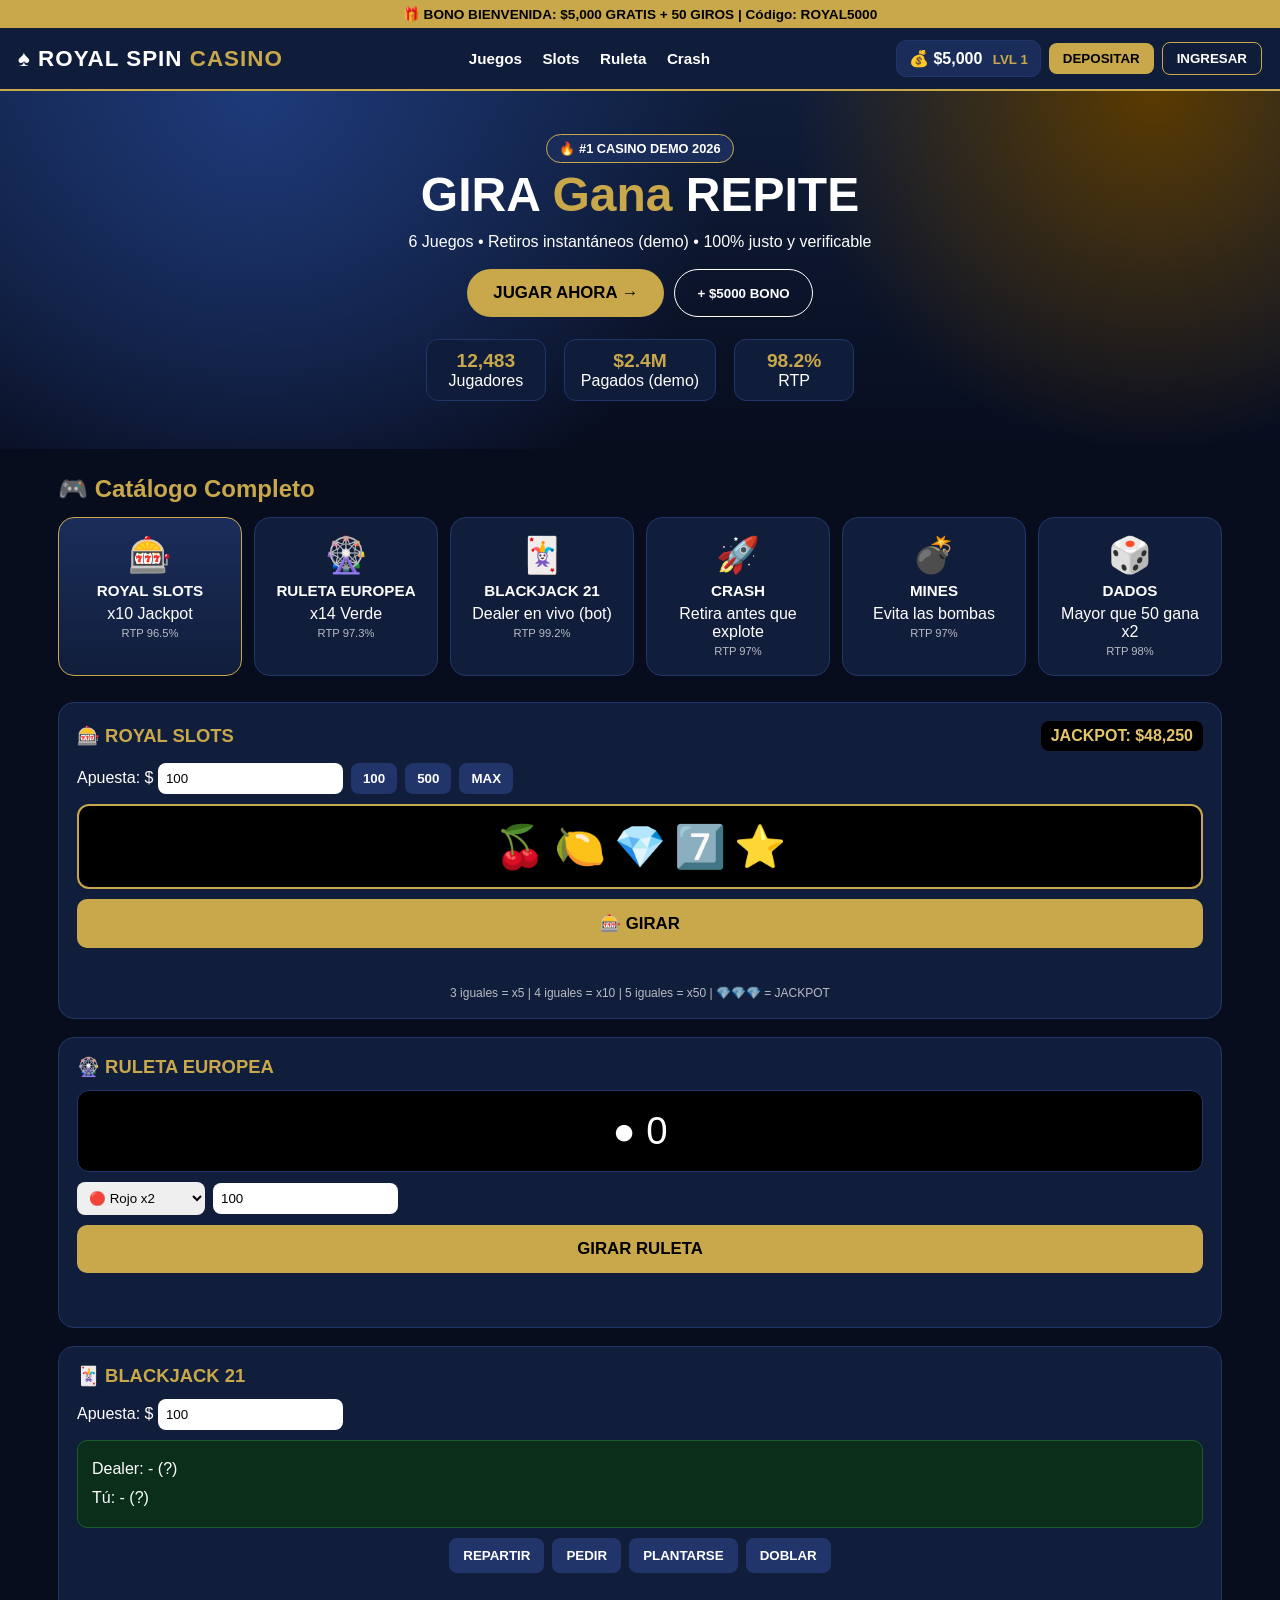
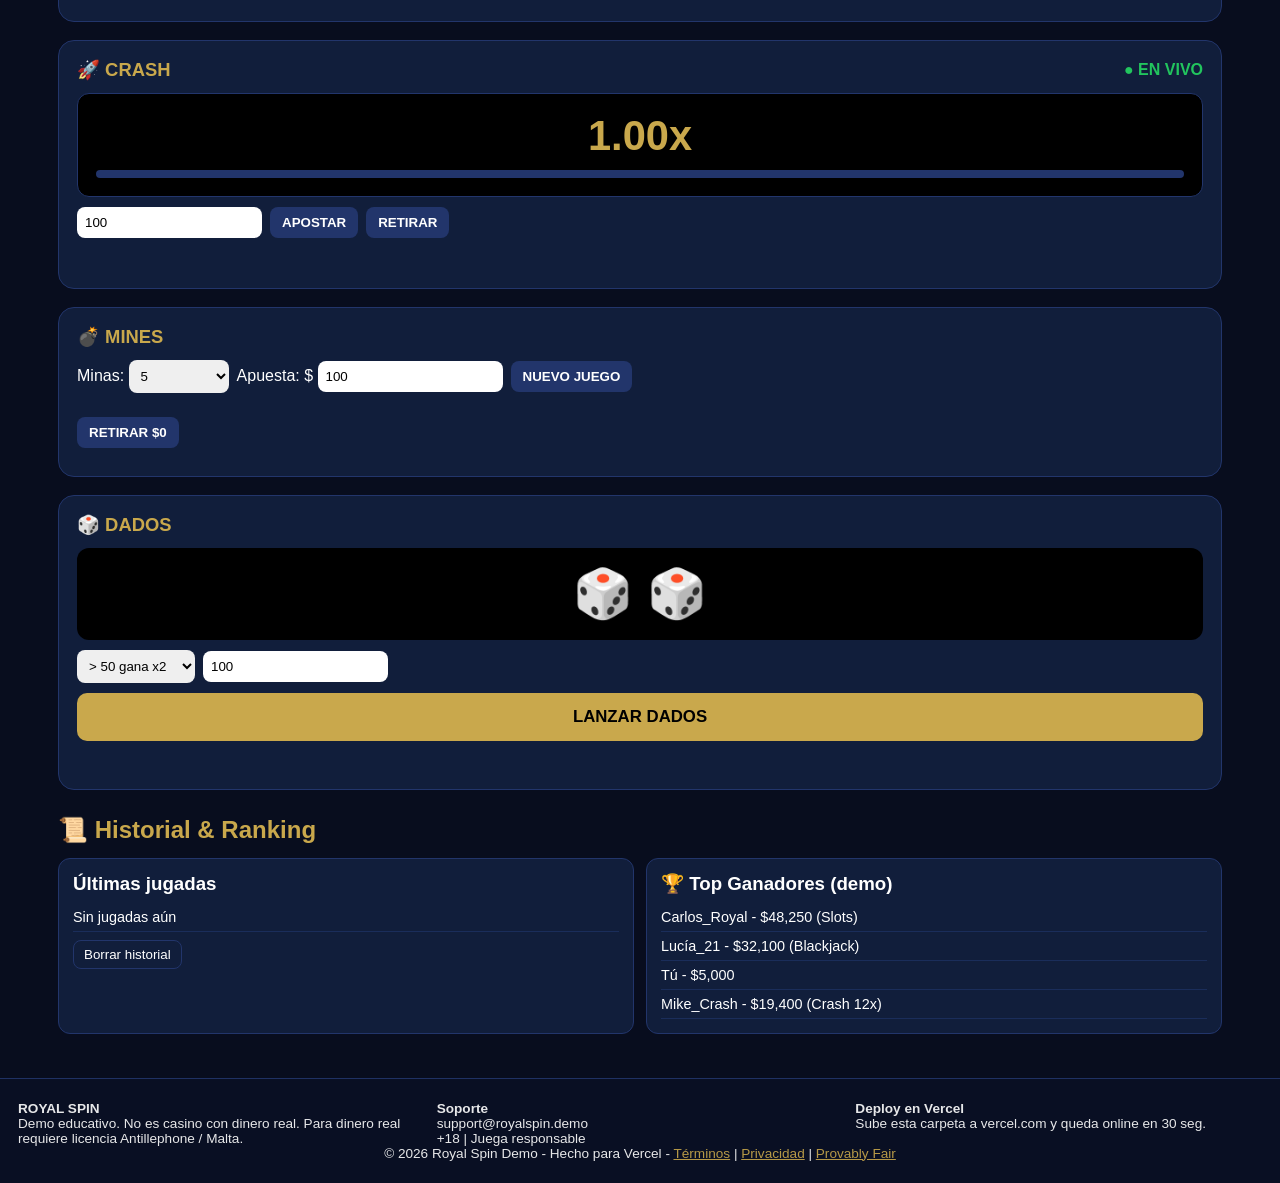
==== index.html @ 68d813d1 "feat: casino completo Royal Spin - 6 juegos listo para Vercel" ====
<!DOCTYPE html>
<html lang="es">
<head>
<meta charset="UTF-8">
<meta name="viewport" content="width=device-width, initial-scale=1.0">
<title>ROYAL SPIN Casino | Bono 5000$ Gratis</title>
<meta name="description" content="Casino online demo completo - Tragamonedas, Ruleta, Blackjack, Crash, Mines, Dados. Juega gratis.">
<link rel="stylesheet" href="style.css">
<link rel="icon" href="data:image/svg+xml,<svg xmlns=%22http://www.w3.org/2000/svg%22 viewBox=%220 0 100 100%22><text y=%22.9em%22 font-size=%2290%22>♠️</text></svg>">
</head>
<body>
<!-- TOP BAR -->
<div class="topbar">🎁 BONO BIENVENIDA: $5,000 GRATIS + 50 GIROS | Código: ROYAL5000</div>

<header>
  <div class="logo" onclick="location.reload()">♠️ ROYAL SPIN <span>CASINO</span></div>
  <nav>
    <a href="#juegos">Juegos</a>
    <a href="#slots">Slots</a>
    <a href="#ruleta">Ruleta</a>
    <a href="#crash">Crash</a>
  </nav>
  <div class="header-actions">
    <div class="saldo-box">💰 $<span id="saldo">5000</span> <small id="userLevel">LVL 1</small></div>
    <button class="btn-deposit" onclick="openDeposit()">DEPOSITAR</button>
    <button class="btn-login" id="btnUser" onclick="openAuth()">INGRESAR</button>
  </div>
</header>

<!-- HERO -->
<section class="hero">
  <div class="hero-content">
    <span class="badge">🔥 #1 CASINO DEMO 2026</span>
    <h1>GIRA <span>Gana</span> REPITE</h1>
    <p>6 Juegos • Retiros instantáneos (demo) • 100% justo y verificable</p>
    <div class="hero-btns">
      <button class="btn-cta" onclick="document.getElementById('juegos').scrollIntoView({behavior:'smooth'})">JUGAR AHORA →</button>
      <button class="btn-ghost" onclick="openDeposit()">+ $5000 BONO</button>
    </div>
    <div class="stats">
      <div><b id="statJugadores">12,483</b><span>Jugadores</span></div>
      <div><b>$2.4M</b><span>Pagados (demo)</span></div>
      <div><b>98.2%</b><span>RTP</span></div>
    </div>
  </div>
</section>

<!-- JUEGOS GRID -->
<section id="juegos" class="section">
  <h2 class="section-title">🎮 Catálogo Completo</h2>
  <div class="games-grid">
    <div class="game-card featured" onclick="scrollToGame('slots')">
      <div class="thumb">🎰</div><h3>ROYAL SLOTS</h3><p>x10 Jackpot</p><span class="rtp">RTP 96.5%</span>
    </div>
    <div class="game-card" onclick="scrollToGame('ruleta')">
      <div class="thumb">🎡</div><h3>RULETA EUROPEA</h3><p>x14 Verde</p><span class="rtp">RTP 97.3%</span>
    </div>
    <div class="game-card" onclick="scrollToGame('blackjack')">
      <div class="thumb">🃏</div><h3>BLACKJACK 21</h3><p>Dealer en vivo (bot)</p><span class="rtp">RTP 99.2%</span>
    </div>
    <div class="game-card" onclick="scrollToGame('crash')">
      <div class="thumb">🚀</div><h3>CRASH</h3><p>Retira antes que explote</p><span class="rtp">RTP 97%</span>
    </div>
    <div class="game-card" onclick="scrollToGame('mines')">
      <div class="thumb">💣</div><h3>MINES</h3><p>Evita las bombas</p><span class="rtp">RTP 97%</span>
    </div>
    <div class="game-card" onclick="scrollToGame('dados')">
      <div class="thumb">🎲</div><h3>DADOS</h3><p>Mayor que 50 gana x2</p><span class="rtp">RTP 98%</span>
    </div>
  </div>
</section>

<main class="games-detail">

  <!-- SLOTS -->
  <section id="slots" class="game-panel">
    <div class="panel-head"><h2>🎰 ROYAL SLOTS</h2><span class="jackpot">JACKPOT: $<span id="jackpot">48,250</span></span></div>
    <div class="control-row">
      <label>Apuesta: $ <input type="number" id="apuestaSlots" value="100" min="10" step="10"></label>
      <button onclick="setBet('apuestaSlots',100)">100</button><button onclick="setBet('apuestaSlots',500)">500</button><button onclick="setBet('apuestaSlots',1000)">MAX</button>
    </div>
    <div class="slots-display" id="slotsDisplay">
      <span id="s1">🍒</span><span id="s2">🍋</span><span id="s3">💎</span><span id="s4">7️⃣</span><span id="s5">⭐</span>
    </div>
    <button class="btn-jugar big" onclick="jugarSlots()">🎰 GIRAR</button>
    <p id="msgSlots" class="msg"></p>
    <div class="paytable">3 iguales = x5 | 4 iguales = x10 | 5 iguales = x50 | 💎💎💎 = JACKPOT</div>
  </section>

  <!-- RULETA -->
  <section id="ruleta" class="game-panel">
    <div class="panel-head"><h2>🎡 RULETA EUROPEA</h2></div>
    <div class="ruleta-wheel" id="ruletaWheel">● 0</div>
    <div class="control-row">
      <select id="apuestaRuleta">
        <option value="rojo">🔴 Rojo x2</option>
        <option value="negro">⚫ Negro x2</option>
        <option value="verde">🟢 Verde 0 x14</option>
        <option value="par">Par x2</option>
        <option value="impar">Impar x2</option>
      </select>
      <input type="number" id="apuestaRuletaValor" value="100" min="10" step="10">
    </div>
    <button class="btn-jugar big" onclick="jugarRuleta()">GIRAR RULETA</button>
    <p id="msgRuleta" class="msg"></p>
    <div class="historial" id="historialRuleta"></div>
  </section>

  <!-- BLACKJACK -->
  <section id="blackjack" class="game-panel">
    <div class="panel-head"><h2>🃏 BLACKJACK 21</h2></div>
    <div class="control-row"><label>Apuesta: $ <input type="number" id="apuestaBJ" value="100" min="10" step="10"></label></div>
    <div class="bj-mesa">
      <div>Dealer: <span id="dealerCartas">-</span> (<span id="dealerPuntos">?</span>)</div>
      <div>Tú: <span id="jugadorCartas">-</span> (<span id="jugadorPuntos">?</span>)</div>
    </div>
    <div class="bj-btns">
      <button class="btn-jugar" onclick="iniciarBJ()">REPARTIR</button>
      <button onclick="pedirCarta()">PEDIR</button>
      <button onclick="plantarse()">PLANTARSE</button>
      <button onclick="doblar()">DOBLAR</button>
    </div>
    <p id="msgBJ" class="msg"></p>
  </section>

  <!-- CRASH -->
  <section id="crash" class="game-panel">
    <div class="panel-head"><h2>🚀 CRASH</h2><span class="live">● EN VIVO</span></div>
    <div class="crash-display"><span id="crashMult">1.00x</span><div class="crash-graph" id="crashGraph"></div></div>
    <div class="control-row">
      <input type="number" id="apuestaCrash" value="100" min="10" step="10" placeholder="Apuesta">
      <button id="btnCrash" class="btn-jugar" onclick="toggleCrash()">APOSTAR</button>
      <button onclick="retirarCrash()" id="btnRetirarCrash" disabled>RETIRAR</button>
    </div>
    <p id="msgCrash" class="msg"></p>
  </section>

  <!-- MINES -->
  <section id="mines" class="game-panel">
    <div class="panel-head"><h2>💣 MINES</h2></div>
    <div class="control-row">
      <label>Minas: <select id="minasCount"><option value="3">3</option><option value="5" selected>5</option><option value="8">8</option></select></label>
      <label>Apuesta: $ <input type="number" id="apuestaMines" value="100" min="10" step="10"></label>
      <button onclick="iniciarMines()">NUEVO JUEGO</button>
    </div>
    <div class="mines-grid" id="minesGrid"></div>
    <div class="control-row"><button onclick="retirarMines()" id="btnRetirarMines">RETIRAR $0</button> <span id="msgMines" class="msg"></span></div>
  </section>

  <!-- DADOS -->
  <section id="dados" class="game-panel">
    <div class="panel-head"><h2>🎲 DADOS</h2></div>
    <div class="dados-display" id="dadosDisplay">🎲 🎲</div>
    <div class="control-row">
      <select id="dadosModo"><option value="mayor50">> 50 gana x2</option><option value="mayor70">> 70 gana x3</option><option value="exacto">Par exacto x5</option></select>
      <input type="number" id="apuestaDados" value="100" min="10" step="10">
    </div>
    <button class="btn-jugar big" onclick="jugarDados()">LANZAR DADOS</button>
    <p id="msgDados" class="msg"></p>
  </section>

</main>

<!-- HISTORIAL -->
<section class="section">
  <h2 class="section-title">📜 Historial & Ranking</h2>
  <div class="two-col">
    <div class="card-dark">
      <h3>Últimas jugadas</h3>
      <ul id="historialLista" class="lista"></ul>
      <button onclick="clearHistorial()" class="btn-small">Borrar historial</button>
    </div>
    <div class="card-dark">
      <h3>🏆 Top Ganadores (demo)</h3>
      <ol class="lista">
        <li>Carlos_Royal - $48,250 (Slots)</li>
        <li>Lucía_21 - $32,100 (Blackjack)</li>
        <li>Tú - $<span id="topTu">0</span></li>
        <li>Mike_Crash - $19,400 (Crash 12x)</li>
      </ol>
    </div>
  </div>
</section>

<footer>
  <div class="footer-grid">
    <div><b>ROYAL SPIN</b><br>Demo educativo. No es casino con dinero real. Para dinero real requiere licencia Antillephone / Malta.</div>
    <div><b>Soporte</b><br>support@royalspin.demo<br>+18 | Juega responsable</div>
    <div><b>Deploy en Vercel</b><br>Sube esta carpeta a vercel.com y queda online en 30 seg.</div>
  </div>
  <p>© 2026 Royal Spin Demo - Hecho para Vercel - <a href="#">Términos</a> | <a href="#">Privacidad</a> | <a href="#">Provably Fair</a></p>
</footer>

<!-- MODALES -->
<div id="modalAuth" class="modal hidden">
  <div class="modal-box">
    <h3 id="authTitle">Ingresar / Registrarse</h3>
    <input id="authUser" placeholder="Usuario">
    <input id="authPass" type="password" placeholder="Contraseña (demo)">
    <button class="btn-jugar big" onclick="doAuth()">ENTRAR</button>
    <p id="authMsg" class="msg"></p>
    <button class="btn-ghost" onclick="closeAuth()">Cerrar</button>
  </div>
</div>

<div id="modalDeposit" class="modal hidden">
  <div class="modal-box">
    <h3>💰 Depositar (DEMO)</h3>
    <p>Esto es simulado. No se cobra nada.</p>
    <div class="dep-grid">
      <button onclick="depositar(1000)">+ $1,000</button>
      <button onclick="depositar(5000)">+ $5,000</button>
      <button onclick="depositar(10000)">+ $10,000</button>
      <button onclick="depositar(50000)">+ $50,000 VIP</button>
    </div>
    <button class="btn-ghost" onclick="closeDeposit()">Cerrar</button>
  </div>
</div>

<script src="script.js"></script>
</body>
</html>
---- style.css ----
*{margin:0;padding:0;box-sizing:border-box;font-family:Inter,Segoe UI,Arial}
:root{--gold:#c9a84c;--gold2:#e6c56a;--bg:#080d1e;--card:#111e3b;--line:#22356b}
body{background:var(--bg);color:#fff;overflow-x:hidden}
a{color:var(--gold)}
.topbar{background:var(--gold);color:#000;text-align:center;padding:6px;font-weight:800;font-size:.85rem}
header{display:flex;justify-content:space-between;align-items:center;padding:12px 18px;background:#0f1d3a;position:sticky;top:0;z-index:20;border-bottom:2px solid var(--gold);flex-wrap:wrap;gap:10px}
.logo{font-weight:900;font-size:1.4rem;cursor:pointer;letter-spacing:1px}
.logo span{color:var(--gold)}
nav a{color:#fff;text-decoration:none;margin:0 8px;font-weight:700;font-size:.95rem}
nav a:hover{color:var(--gold)}
.header-actions{display:flex;gap:8px;align-items:center}
.saldo-box{background:#1a2d5a;padding:8px 12px;border-radius:10px;font-weight:800;border:1px solid var(--line)}
.saldo-box small{color:var(--gold);margin-left:6px}
.btn-deposit{background:var(--gold);color:#000;border:none;padding:8px 14px;border-radius:8px;font-weight:900;cursor:pointer}
.btn-login{background:transparent;color:#fff;border:1px solid var(--gold);padding:8px 14px;border-radius:8px;font-weight:800;cursor:pointer}
.hero{background:radial-gradient(800px circle at 20% 0%, #1e3a7a 0%, transparent 60%), radial-gradient(600px circle at 90% 0%, #5a3a00 0%, transparent 60%), linear-gradient(180deg,#0f1d3a,#080d1e);text-align:center;padding:48px 18px}
.badge{background:#1a2d5a;border:1px solid var(--gold);padding:6px 12px;border-radius:20px;font-size:.8rem;font-weight:800}
.hero h1{font-size:3rem;margin:14px 0;line-height:1}
.hero h1 span{color:var(--gold)}
.hero-btns{display:flex;gap:10px;justify-content:center;margin-top:18px;flex-wrap:wrap}
.btn-cta{background:var(--gold);color:#000;border:none;padding:14px 26px;border-radius:30px;font-weight:900;font-size:1.05rem;cursor:pointer}
.btn-ghost{background:transparent;color:#fff;border:1px solid #fff;padding:14px 22px;border-radius:30px;font-weight:800;cursor:pointer}
.stats{display:flex;gap:18px;justify-content:center;margin-top:22px;flex-wrap:wrap}
.stats div{background:#0f1d3a;border:1px solid var(--line);padding:10px 16px;border-radius:12px;min-width:120px}
.stats b{display:block;font-size:1.2rem;color:var(--gold)}
.section{max-width:1200px;margin:0 auto;padding:26px 18px}
.section-title{color:var(--gold);margin-bottom:14px;font-size:1.5rem}
.games-grid{display:grid;grid-template-columns:repeat(auto-fit,minmax(170px,1fr));gap:12px}
.game-card{background:var(--card);border:1px solid var(--line);border-radius:16px;padding:16px;text-align:center;cursor:pointer;transition:.15s}
.game-card:hover{transform:translateY(-3px);border-color:var(--gold)}
.game-card.featured{border-color:var(--gold);background:linear-gradient(180deg,#1a2d5a,#111e3b)}
.game-card .thumb{font-size:2.2rem}
.game-card h3{font-size:.95rem;margin:6px 0}
.rtp{font-size:.7rem;opacity:.7}
.games-detail{max-width:1200px;margin:0 auto;padding:0 18px;display:grid;gap:18px}
.game-panel{background:var(--card);border:1px solid var(--line);border-radius:16px;padding:18px}
.panel-head{display:flex;justify-content:space-between;align-items:center;flex-wrap:wrap;gap:8px;margin-bottom:12px}
.panel-head h2{color:var(--gold);font-size:1.15rem}
.jackpot{color:var(--gold2);font-weight:900;background:#000;padding:6px 10px;border-radius:8px}
.live{color:#22c55e;font-weight:800}
.control-row{display:flex;gap:8px;align-items:center;flex-wrap:wrap;margin:10px 0}
.control-row input,.control-row select{padding:8px;border-radius:8px;border:none;min-width:100px}
.control-row button{padding:8px 12px;border-radius:8px;border:none;background:#22356b;color:#fff;font-weight:700;cursor:pointer}
.slots-display{font-size:2.6rem;display:flex;justify-content:center;gap:8px;background:#000;padding:16px;border-radius:12px;border:2px solid var(--gold);margin:10px 0}
.ruleta-wheel{font-size:2.4rem;text-align:center;background:#000;padding:18px;border-radius:12px;border:1px solid var(--line);transition:transform .8s}
.bj-mesa{background:#0a2e1a;border:1px solid #1a5a2e;padding:14px;border-radius:10px;line-height:1.8;margin:10px 0}
.bj-btns{display:flex;gap:8px;flex-wrap:wrap;justify-content:center}
.bj-btns button{padding:10px 14px;border-radius:8px;border:none;font-weight:800;cursor:pointer;background:#22356b;color:#fff}
.btn-jugar{background:var(--gold);color:#000;border:none;padding:10px 16px;border-radius:10px;font-weight:900;cursor:pointer}
.btn-jugar.big{width:100%;padding:14px;font-size:1.05rem}
.btn-jugar:disabled{opacity:.5}
.crash-display{text-align:center;background:#000;padding:18px;border-radius:12px;border:1px solid var(--line)}
#crashMult{font-size:2.6rem;font-weight:900;color:var(--gold)}
.crash-graph{height:8px;background:#22356b;border-radius:10px;margin-top:10px;overflow:hidden}
.mines-grid{display:grid;grid-template-columns:repeat(5,1fr);gap:8px;max-width:360px;margin:12px auto}
.mines-grid button{aspect-ratio:1;background:#1a2d5a;border:1px solid var(--line);border-radius:10px;font-size:1.4rem;cursor:pointer}
.mines-grid button.revealed{background:#000}
.mines-grid button.bomb{background:#7a1a1a}
.dados-display{font-size:3rem;text-align:center;background:#000;padding:18px;border-radius:12px}
.paytable{font-size:.75rem;opacity:.7;text-align:center;margin-top:8px}
.msg{min-height:22px;font-weight:800;text-align:center;margin-top:8px}
.historial{font-size:.8rem;opacity:.8;text-align:center;margin-top:6px}
.two-col{display:grid;grid-template-columns:repeat(auto-fit,minmax(280px,1fr));gap:12px}
.card-dark{background:var(--card);border:1px solid var(--line);border-radius:12px;padding:14px}
.lista{list-style:none;margin-top:8px;max-height:220px;overflow:auto}
.lista li{padding:6px 0;border-bottom:1px solid #1a2d5a;font-size:.9rem}
.btn-small{margin-top:8px;padding:6px 10px;border-radius:8px;border:1px solid var(--line);background:transparent;color:#fff;cursor:pointer}
.footer-grid{display:grid;grid-template-columns:repeat(auto-fit,minmax(200px,1fr));gap:12px;text-align:left}
footer{text-align:center;padding:22px 18px;background:#0a1024;border-top:1px solid var(--line);opacity:.9;font-size:.85rem;margin-top:18px}
.modal{position:fixed;inset:0;background:rgba(0,0,0,.7);display:flex;align-items:center;justify-content:center;z-index:50;padding:18px}
.modal.hidden{display:none}
.modal-box{background:#111e3b;border:1px solid var(--gold);border-radius:16px;padding:18px;min-width:300px;max-width:420px;width:100%;text-align:center}
.modal-box input{width:100%;padding:10px;border-radius:8px;border:none;margin:8px 0}
.dep-grid{display:grid;grid-template-columns:1fr 1fr;gap:8px;margin:12px 0}
.dep-grid button{padding:12px;border-radius:10px;border:none;background:var(--gold);font-weight:900;cursor:pointer}
@media(max-width:600px){.hero h1{font-size:2.2rem}.slots-display{font-size:1.8rem}}
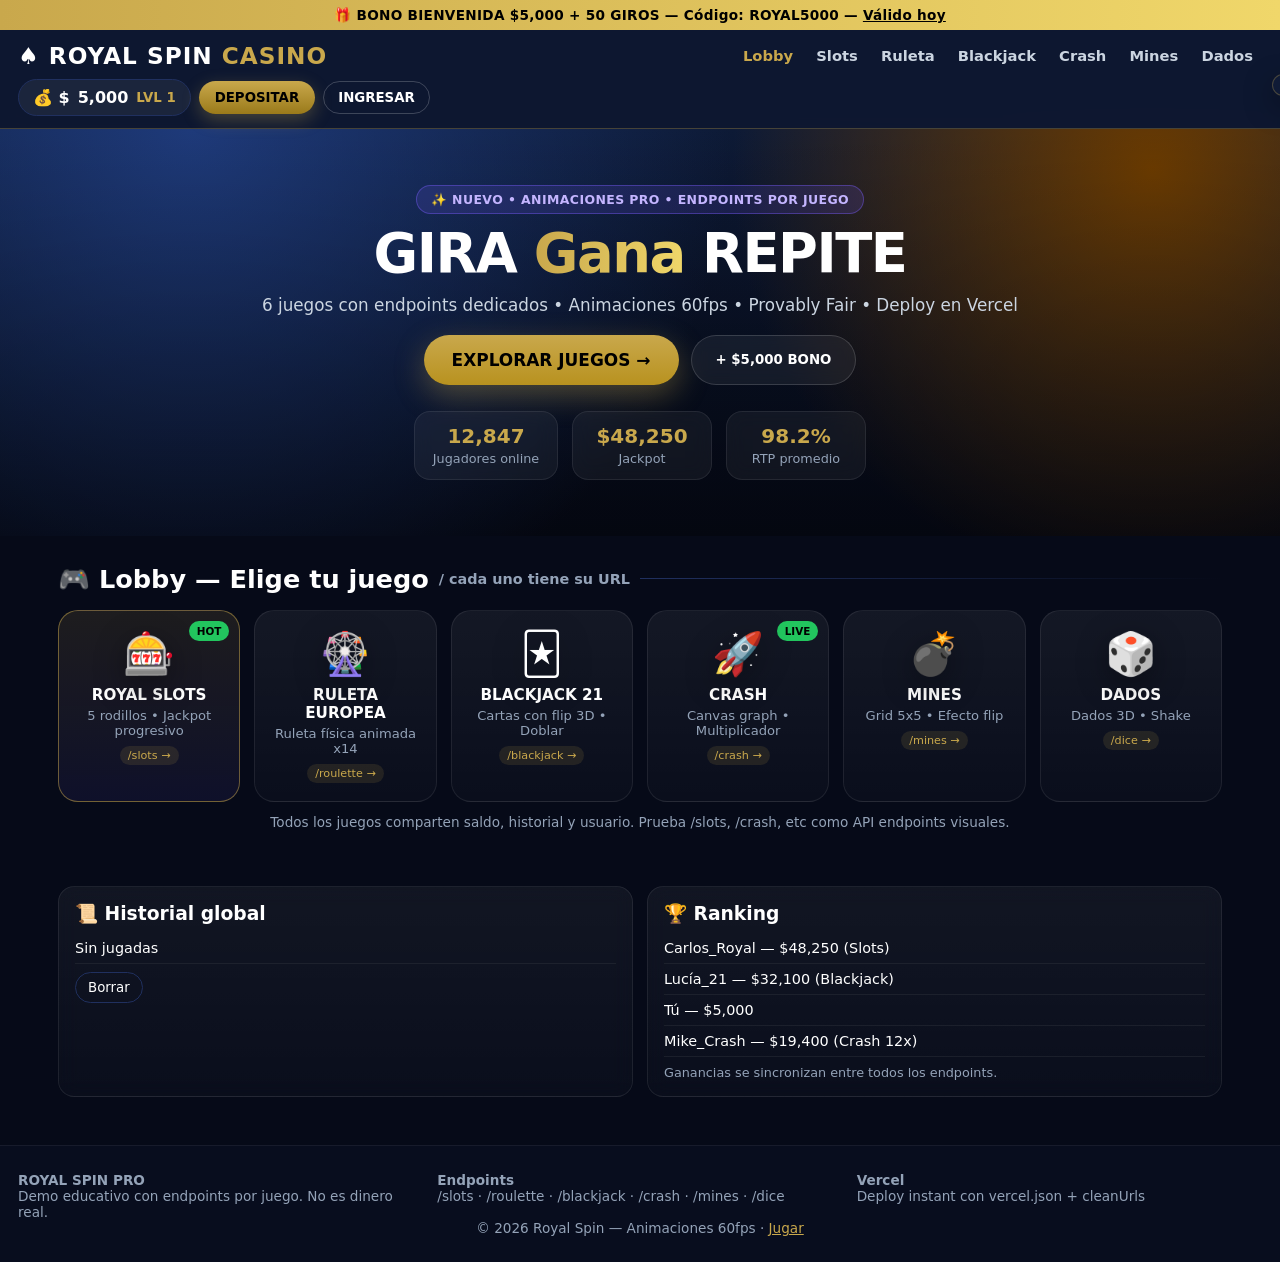
==== commit 7245a7b4: "feat: PRO v2 - endpoints por juego + animaciones 60fps - 6 endpoints dedicados: /slots, /roulette, /" ====
--- a/index.html
+++ b/index.html
@@ -3,220 +3,106 @@
 <head>
 <meta charset="UTF-8">
 <meta name="viewport" content="width=device-width, initial-scale=1.0">
-<title>ROYAL SPIN Casino | Bono 5000$ Gratis</title>
-<meta name="description" content="Casino online demo completo - Tragamonedas, Ruleta, Blackjack, Crash, Mines, Dados. Juega gratis.">
+<title>ROYAL SPIN Casino | Bono $5,000</title>
+<meta name="description" content="Casino PRO con 6 juegos, animaciones y endpoints por juego. Vercel ready.">
 <link rel="stylesheet" href="style.css">
 <link rel="icon" href="data:image/svg+xml,<svg xmlns=%22http://www.w3.org/2000/svg%22 viewBox=%220 0 100 100%22><text y=%22.9em%22 font-size=%2290%22>♠️</text></svg>">
 </head>
 <body>
-<!-- TOP BAR -->
-<div class="topbar">🎁 BONO BIENVENIDA: $5,000 GRATIS + 50 GIROS | Código: ROYAL5000</div>
-
+<div class="topbar">🎁 BONO BIENVENIDA $5,000 + 50 GIROS — Código: ROYAL5000 — <span style="text-decoration:underline">Válido hoy</span></div>
 <header>
-  <div class="logo" onclick="location.reload()">♠️ ROYAL SPIN <span>CASINO</span></div>
+  <div class="logo" onclick="location.href='/'">♠️ ROYAL SPIN <span>CASINO</span></div>
   <nav>
-    <a href="#juegos">Juegos</a>
-    <a href="#slots">Slots</a>
-    <a href="#ruleta">Ruleta</a>
-    <a href="#crash">Crash</a>
+    <a href="/" class="active">Lobby</a>
+    <a href="/slots">Slots</a>
+    <a href="/roulette">Ruleta</a>
+    <a href="/blackjack">Blackjack</a>
+    <a href="/crash">Crash</a>
+    <a href="/mines">Mines</a>
+    <a href="/dice">Dados</a>
   </nav>
   <div class="header-actions">
-    <div class="saldo-box">💰 $<span id="saldo">5000</span> <small id="userLevel">LVL 1</small></div>
+    <div class="saldo-box">💰 $<span id="saldo">0</span> <small id="userLevel">LVL 1</small></div>
     <button class="btn-deposit" onclick="openDeposit()">DEPOSITAR</button>
     <button class="btn-login" id="btnUser" onclick="openAuth()">INGRESAR</button>
   </div>
 </header>
 
-<!-- HERO -->
 <section class="hero">
   <div class="hero-content">
-    <span class="badge">🔥 #1 CASINO DEMO 2026</span>
+    <span class="badge">✨ NUEVO • ANIMACIONES PRO • ENDPOINTS POR JUEGO</span>
     <h1>GIRA <span>Gana</span> REPITE</h1>
-    <p>6 Juegos • Retiros instantáneos (demo) • 100% justo y verificable</p>
+    <p>6 juegos con endpoints dedicados • Animaciones 60fps • Provably Fair • Deploy en Vercel</p>
     <div class="hero-btns">
-      <button class="btn-cta" onclick="document.getElementById('juegos').scrollIntoView({behavior:'smooth'})">JUGAR AHORA →</button>
-      <button class="btn-ghost" onclick="openDeposit()">+ $5000 BONO</button>
+      <button class="btn-cta" onclick="document.getElementById('lobby').scrollIntoView({behavior:'smooth'})">EXPLORAR JUEGOS →</button>
+      <button class="btn-ghost" onclick="openDeposit()">+ $5,000 BONO</button>
     </div>
     <div class="stats">
-      <div><b id="statJugadores">12,483</b><span>Jugadores</span></div>
-      <div><b>$2.4M</b><span>Pagados (demo)</span></div>
-      <div><b>98.2%</b><span>RTP</span></div>
+      <div><b id="statJugadores">12,847</b><span>Jugadores online</span></div>
+      <div><b id="statJackpot">$48,250</b><span>Jackpot</span></div>
+      <div><b>98.2%</b><span>RTP promedio</span></div>
     </div>
   </div>
 </section>
 
-<!-- JUEGOS GRID -->
-<section id="juegos" class="section">
-  <h2 class="section-title">🎮 Catálogo Completo</h2>
+<section id="lobby" class="section">
+  <h2 class="section-title">🎮 Lobby — Elige tu juego <span style="font-weight:600;color:#94a3b8;font-size:.9rem">/ cada uno tiene su URL</span></h2>
   <div class="games-grid">
-    <div class="game-card featured" onclick="scrollToGame('slots')">
-      <div class="thumb">🎰</div><h3>ROYAL SLOTS</h3><p>x10 Jackpot</p><span class="rtp">RTP 96.5%</span>
-    </div>
-    <div class="game-card" onclick="scrollToGame('ruleta')">
-      <div class="thumb">🎡</div><h3>RULETA EUROPEA</h3><p>x14 Verde</p><span class="rtp">RTP 97.3%</span>
-    </div>
-    <div class="game-card" onclick="scrollToGame('blackjack')">
-      <div class="thumb">🃏</div><h3>BLACKJACK 21</h3><p>Dealer en vivo (bot)</p><span class="rtp">RTP 99.2%</span>
-    </div>
-    <div class="game-card" onclick="scrollToGame('crash')">
-      <div class="thumb">🚀</div><h3>CRASH</h3><p>Retira antes que explote</p><span class="rtp">RTP 97%</span>
-    </div>
-    <div class="game-card" onclick="scrollToGame('mines')">
-      <div class="thumb">💣</div><h3>MINES</h3><p>Evita las bombas</p><span class="rtp">RTP 97%</span>
-    </div>
-    <div class="game-card" onclick="scrollToGame('dados')">
-      <div class="thumb">🎲</div><h3>DADOS</h3><p>Mayor que 50 gana x2</p><span class="rtp">RTP 98%</span>
-    </div>
+    <a href="/slots" class="game-card featured" style="text-decoration:none;color:inherit">
+      <span class="badge-live">HOT</span><div class="thumb">🎰</div><h3>ROYAL SLOTS</h3><p>5 rodillos • Jackpot progresivo</p><span class="rtp">/slots →</span>
+    </a>
+    <a href="/roulette" class="game-card" style="text-decoration:none;color:inherit">
+      <div class="thumb">🎡</div><h3>RULETA EUROPEA</h3><p>Ruleta física animada x14</p><span class="rtp">/roulette →</span>
+    </a>
+    <a href="/blackjack" class="game-card" style="text-decoration:none;color:inherit">
+      <div class="thumb">🃏</div><h3>BLACKJACK 21</h3><p>Cartas con flip 3D • Doblar</p><span class="rtp">/blackjack →</span>
+    </a>
+    <a href="/crash" class="game-card" style="text-decoration:none;color:inherit">
+      <span class="badge-live">LIVE</span><div class="thumb">🚀</div><h3>CRASH</h3><p>Canvas graph • Multiplicador</p><span class="rtp">/crash →</span>
+    </a>
+    <a href="/mines" class="game-card" style="text-decoration:none;color:inherit">
+      <div class="thumb">💣</div><h3>MINES</h3><p>Grid 5x5 • Efecto flip</p><span class="rtp">/mines →</span>
+    </a>
+    <a href="/dice" class="game-card" style="text-decoration:none;color:inherit">
+      <div class="thumb">🎲</div><h3>DADOS</h3><p>Dados 3D • Shake</p><span class="rtp">/dice →</span>
+    </a>
   </div>
+  <p style="text-align:center;color:#94a3b8;margin-top:12px;font-size:.85rem">Todos los juegos comparten saldo, historial y usuario. Prueba <code>/slots</code>, <code>/crash</code>, etc como API endpoints visuales.</p>
 </section>
 
-<main class="games-detail">
-
-  <!-- SLOTS -->
-  <section id="slots" class="game-panel">
-    <div class="panel-head"><h2>🎰 ROYAL SLOTS</h2><span class="jackpot">JACKPOT: $<span id="jackpot">48,250</span></span></div>
-    <div class="control-row">
-      <label>Apuesta: $ <input type="number" id="apuestaSlots" value="100" min="10" step="10"></label>
-      <button onclick="setBet('apuestaSlots',100)">100</button><button onclick="setBet('apuestaSlots',500)">500</button><button onclick="setBet('apuestaSlots',1000)">MAX</button>
-    </div>
-    <div class="slots-display" id="slotsDisplay">
-      <span id="s1">🍒</span><span id="s2">🍋</span><span id="s3">💎</span><span id="s4">7️⃣</span><span id="s5">⭐</span>
-    </div>
-    <button class="btn-jugar big" onclick="jugarSlots()">🎰 GIRAR</button>
-    <p id="msgSlots" class="msg"></p>
-    <div class="paytable">3 iguales = x5 | 4 iguales = x10 | 5 iguales = x50 | 💎💎💎 = JACKPOT</div>
-  </section>
-
-  <!-- RULETA -->
-  <section id="ruleta" class="game-panel">
-    <div class="panel-head"><h2>🎡 RULETA EUROPEA</h2></div>
-    <div class="ruleta-wheel" id="ruletaWheel">● 0</div>
-    <div class="control-row">
-      <select id="apuestaRuleta">
-        <option value="rojo">🔴 Rojo x2</option>
-        <option value="negro">⚫ Negro x2</option>
-        <option value="verde">🟢 Verde 0 x14</option>
-        <option value="par">Par x2</option>
-        <option value="impar">Impar x2</option>
-      </select>
-      <input type="number" id="apuestaRuletaValor" value="100" min="10" step="10">
-    </div>
-    <button class="btn-jugar big" onclick="jugarRuleta()">GIRAR RULETA</button>
-    <p id="msgRuleta" class="msg"></p>
-    <div class="historial" id="historialRuleta"></div>
-  </section>
-
-  <!-- BLACKJACK -->
-  <section id="blackjack" class="game-panel">
-    <div class="panel-head"><h2>🃏 BLACKJACK 21</h2></div>
-    <div class="control-row"><label>Apuesta: $ <input type="number" id="apuestaBJ" value="100" min="10" step="10"></label></div>
-    <div class="bj-mesa">
-      <div>Dealer: <span id="dealerCartas">-</span> (<span id="dealerPuntos">?</span>)</div>
-      <div>Tú: <span id="jugadorCartas">-</span> (<span id="jugadorPuntos">?</span>)</div>
-    </div>
-    <div class="bj-btns">
-      <button class="btn-jugar" onclick="iniciarBJ()">REPARTIR</button>
-      <button onclick="pedirCarta()">PEDIR</button>
-      <button onclick="plantarse()">PLANTARSE</button>
-      <button onclick="doblar()">DOBLAR</button>
-    </div>
-    <p id="msgBJ" class="msg"></p>
-  </section>
-
-  <!-- CRASH -->
-  <section id="crash" class="game-panel">
-    <div class="panel-head"><h2>🚀 CRASH</h2><span class="live">● EN VIVO</span></div>
-    <div class="crash-display"><span id="crashMult">1.00x</span><div class="crash-graph" id="crashGraph"></div></div>
-    <div class="control-row">
-      <input type="number" id="apuestaCrash" value="100" min="10" step="10" placeholder="Apuesta">
-      <button id="btnCrash" class="btn-jugar" onclick="toggleCrash()">APOSTAR</button>
-      <button onclick="retirarCrash()" id="btnRetirarCrash" disabled>RETIRAR</button>
-    </div>
-    <p id="msgCrash" class="msg"></p>
-  </section>
-
-  <!-- MINES -->
-  <section id="mines" class="game-panel">
-    <div class="panel-head"><h2>💣 MINES</h2></div>
-    <div class="control-row">
-      <label>Minas: <select id="minasCount"><option value="3">3</option><option value="5" selected>5</option><option value="8">8</option></select></label>
-      <label>Apuesta: $ <input type="number" id="apuestaMines" value="100" min="10" step="10"></label>
-      <button onclick="iniciarMines()">NUEVO JUEGO</button>
-    </div>
-    <div class="mines-grid" id="minesGrid"></div>
-    <div class="control-row"><button onclick="retirarMines()" id="btnRetirarMines">RETIRAR $0</button> <span id="msgMines" class="msg"></span></div>
-  </section>
-
-  <!-- DADOS -->
-  <section id="dados" class="game-panel">
-    <div class="panel-head"><h2>🎲 DADOS</h2></div>
-    <div class="dados-display" id="dadosDisplay">🎲 🎲</div>
-    <div class="control-row">
-      <select id="dadosModo"><option value="mayor50">> 50 gana x2</option><option value="mayor70">> 70 gana x3</option><option value="exacto">Par exacto x5</option></select>
-      <input type="number" id="apuestaDados" value="100" min="10" step="10">
-    </div>
-    <button class="btn-jugar big" onclick="jugarDados()">LANZAR DADOS</button>
-    <p id="msgDados" class="msg"></p>
-  </section>
-
-</main>
-
-<!-- HISTORIAL -->
 <section class="section">
-  <h2 class="section-title">📜 Historial & Ranking</h2>
   <div class="two-col">
     <div class="card-dark">
-      <h3>Últimas jugadas</h3>
+      <h3>📜 Historial global</h3>
       <ul id="historialLista" class="lista"></ul>
-      <button onclick="clearHistorial()" class="btn-small">Borrar historial</button>
+      <button onclick="clearHistorial()" class="btn-small">Borrar</button>
     </div>
     <div class="card-dark">
-      <h3>🏆 Top Ganadores (demo)</h3>
+      <h3>🏆 Ranking</h3>
       <ol class="lista">
-        <li>Carlos_Royal - $48,250 (Slots)</li>
-        <li>Lucía_21 - $32,100 (Blackjack)</li>
-        <li>Tú - $<span id="topTu">0</span></li>
-        <li>Mike_Crash - $19,400 (Crash 12x)</li>
+        <li>Carlos_Royal — $48,250 (Slots)</li>
+        <li>Lucía_21 — $32,100 (Blackjack)</li>
+        <li>Tú — $<span id="topTu">0</span></li>
+        <li>Mike_Crash — $19,400 (Crash 12x)</li>
       </ol>
+      <p style="font-size:.8rem;color:#94a3b8;margin-top:8px">Ganancias se sincronizan entre todos los endpoints.</p>
     </div>
   </div>
 </section>
 
 <footer>
   <div class="footer-grid">
-    <div><b>ROYAL SPIN</b><br>Demo educativo. No es casino con dinero real. Para dinero real requiere licencia Antillephone / Malta.</div>
-    <div><b>Soporte</b><br>support@royalspin.demo<br>+18 | Juega responsable</div>
-    <div><b>Deploy en Vercel</b><br>Sube esta carpeta a vercel.com y queda online en 30 seg.</div>
+    <div><b>ROYAL SPIN PRO</b><br>Demo educativo con endpoints por juego. No es dinero real.</div>
+    <div><b>Endpoints</b><br>/slots · /roulette · /blackjack · /crash · /mines · /dice</div>
+    <div><b>Vercel</b><br>Deploy instant con vercel.json + cleanUrls</div>
   </div>
-  <p>© 2026 Royal Spin Demo - Hecho para Vercel - <a href="#">Términos</a> | <a href="#">Privacidad</a> | <a href="#">Provably Fair</a></p>
+  <p>© 2026 Royal Spin — Animaciones 60fps · <a href="/slots">Jugar</a></p>
 </footer>
 
-<!-- MODALES -->
-<div id="modalAuth" class="modal hidden">
-  <div class="modal-box">
-    <h3 id="authTitle">Ingresar / Registrarse</h3>
-    <input id="authUser" placeholder="Usuario">
-    <input id="authPass" type="password" placeholder="Contraseña (demo)">
-    <button class="btn-jugar big" onclick="doAuth()">ENTRAR</button>
-    <p id="authMsg" class="msg"></p>
-    <button class="btn-ghost" onclick="closeAuth()">Cerrar</button>
-  </div>
-</div>
-
-<div id="modalDeposit" class="modal hidden">
-  <div class="modal-box">
-    <h3>💰 Depositar (DEMO)</h3>
-    <p>Esto es simulado. No se cobra nada.</p>
-    <div class="dep-grid">
-      <button onclick="depositar(1000)">+ $1,000</button>
-      <button onclick="depositar(5000)">+ $5,000</button>
-      <button onclick="depositar(10000)">+ $10,000</button>
-      <button onclick="depositar(50000)">+ $50,000 VIP</button>
-    </div>
-    <button class="btn-ghost" onclick="closeDeposit()">Cerrar</button>
-  </div>
-</div>
-
-<script src="script.js"></script>
+<div id="modalAuth" class="modal hidden"><div class="modal-box"><h3>Ingresar / Registrarse</h3><input id="authUser" placeholder="Usuario"><input id="authPass" type="password" placeholder="Contraseña (demo)"><button class="btn-jugar big" onclick="doAuth()">ENTRAR</button><p id="authMsg" class="msg"></p><button class="btn-ghost" onclick="closeAuth()">Cerrar</button></div></div>
+<div id="modalDeposit" class="modal hidden"><div class="modal-box"><h3>💰 Depositar (DEMO)</h3><p>Simulado, no se cobra.</p><div class="dep-grid"><button onclick="depositar(1000)">+ $1,000</button><button onclick="depositar(5000)">+ $5,000</button><button onclick="depositar(10000)">+ $10,000</button><button onclick="depositar(50000)">+ $50,000 VIP</button></div><button class="btn-ghost" onclick="closeDeposit()">Cerrar</button></div></div>
+<div id="toast" class="toast"></div>
+<script src="shared.js"></script>
+<script>updateSaldo();</script>
 </body>
 </html>
--- a/style.css
+++ b/style.css
@@ -1,76 +1,112 @@
-*{margin:0;padding:0;box-sizing:border-box;font-family:Inter,Segoe UI,Arial}
-:root{--gold:#c9a84c;--gold2:#e6c56a;--bg:#080d1e;--card:#111e3b;--line:#22356b}
+*{margin:0;padding:0;box-sizing:border-box;font-family:Inter,Segoe UI,system-ui}
+:root{--gold:#c9a84c;--gold2:#f0d76a;--bg:#060a18;--card:#101b36;--line:#20305f;--accent:#7c5cff}
 body{background:var(--bg);color:#fff;overflow-x:hidden}
 a{color:var(--gold)}
-.topbar{background:var(--gold);color:#000;text-align:center;padding:6px;font-weight:800;font-size:.85rem}
-header{display:flex;justify-content:space-between;align-items:center;padding:12px 18px;background:#0f1d3a;position:sticky;top:0;z-index:20;border-bottom:2px solid var(--gold);flex-wrap:wrap;gap:10px}
-.logo{font-weight:900;font-size:1.4rem;cursor:pointer;letter-spacing:1px}
+/* TOPBAR + HEADER */
+.topbar{background:linear-gradient(90deg,var(--gold),var(--gold2));color:#000;text-align:center;padding:7px;font-weight:900;font-size:.85rem;letter-spacing:.3px}
+header{display:flex;justify-content:space-between;align-items:center;padding:12px 18px;background:rgba(16,27,54,.85);backdrop-filter:blur(12px);position:sticky;top:0;z-index:30;border-bottom:1px solid rgba(201,168,76,.3);flex-wrap:wrap;gap:10px}
+.logo{font-weight:900;font-size:1.45rem;letter-spacing:1px;cursor:pointer}
 .logo span{color:var(--gold)}
-nav a{color:#fff;text-decoration:none;margin:0 8px;font-weight:700;font-size:.95rem}
-nav a:hover{color:var(--gold)}
+nav a{color:#cbd5e1;text-decoration:none;margin:0 9px;font-weight:700;font-size:.92rem;transition:.2s}
+nav a:hover,nav a.active{color:var(--gold)}
 .header-actions{display:flex;gap:8px;align-items:center}
-.saldo-box{background:#1a2d5a;padding:8px 12px;border-radius:10px;font-weight:800;border:1px solid var(--line)}
-.saldo-box small{color:var(--gold);margin-left:6px}
-.btn-deposit{background:var(--gold);color:#000;border:none;padding:8px 14px;border-radius:8px;font-weight:900;cursor:pointer}
-.btn-login{background:transparent;color:#fff;border:1px solid var(--gold);padding:8px 14px;border-radius:8px;font-weight:800;cursor:pointer}
-.hero{background:radial-gradient(800px circle at 20% 0%, #1e3a7a 0%, transparent 60%), radial-gradient(600px circle at 90% 0%, #5a3a00 0%, transparent 60%), linear-gradient(180deg,#0f1d3a,#080d1e);text-align:center;padding:48px 18px}
-.badge{background:#1a2d5a;border:1px solid var(--gold);padding:6px 12px;border-radius:20px;font-size:.8rem;font-weight:800}
-.hero h1{font-size:3rem;margin:14px 0;line-height:1}
-.hero h1 span{color:var(--gold)}
-.hero-btns{display:flex;gap:10px;justify-content:center;margin-top:18px;flex-wrap:wrap}
-.btn-cta{background:var(--gold);color:#000;border:none;padding:14px 26px;border-radius:30px;font-weight:900;font-size:1.05rem;cursor:pointer}
-.btn-ghost{background:transparent;color:#fff;border:1px solid #fff;padding:14px 22px;border-radius:30px;font-weight:800;cursor:pointer}
-.stats{display:flex;gap:18px;justify-content:center;margin-top:22px;flex-wrap:wrap}
-.stats div{background:#0f1d3a;border:1px solid var(--line);padding:10px 16px;border-radius:12px;min-width:120px}
-.stats b{display:block;font-size:1.2rem;color:var(--gold)}
-.section{max-width:1200px;margin:0 auto;padding:26px 18px}
-.section-title{color:var(--gold);margin-bottom:14px;font-size:1.5rem}
-.games-grid{display:grid;grid-template-columns:repeat(auto-fit,minmax(170px,1fr));gap:12px}
-.game-card{background:var(--card);border:1px solid var(--line);border-radius:16px;padding:16px;text-align:center;cursor:pointer;transition:.15s}
-.game-card:hover{transform:translateY(-3px);border-color:var(--gold)}
-.game-card.featured{border-color:var(--gold);background:linear-gradient(180deg,#1a2d5a,#111e3b)}
-.game-card .thumb{font-size:2.2rem}
-.game-card h3{font-size:.95rem;margin:6px 0}
-.rtp{font-size:.7rem;opacity:.7}
-.games-detail{max-width:1200px;margin:0 auto;padding:0 18px;display:grid;gap:18px}
-.game-panel{background:var(--card);border:1px solid var(--line);border-radius:16px;padding:18px}
-.panel-head{display:flex;justify-content:space-between;align-items:center;flex-wrap:wrap;gap:8px;margin-bottom:12px}
-.panel-head h2{color:var(--gold);font-size:1.15rem}
-.jackpot{color:var(--gold2);font-weight:900;background:#000;padding:6px 10px;border-radius:8px}
-.live{color:#22c55e;font-weight:800}
-.control-row{display:flex;gap:8px;align-items:center;flex-wrap:wrap;margin:10px 0}
-.control-row input,.control-row select{padding:8px;border-radius:8px;border:none;min-width:100px}
-.control-row button{padding:8px 12px;border-radius:8px;border:none;background:#22356b;color:#fff;font-weight:700;cursor:pointer}
-.slots-display{font-size:2.6rem;display:flex;justify-content:center;gap:8px;background:#000;padding:16px;border-radius:12px;border:2px solid var(--gold);margin:10px 0}
-.ruleta-wheel{font-size:2.4rem;text-align:center;background:#000;padding:18px;border-radius:12px;border:1px solid var(--line);transition:transform .8s}
-.bj-mesa{background:#0a2e1a;border:1px solid #1a5a2e;padding:14px;border-radius:10px;line-height:1.8;margin:10px 0}
+.saldo-box{background:rgba(255,255,255,.06);border:1px solid var(--line);padding:8px 14px;border-radius:999px;font-weight:800;display:flex;gap:8px;align-items:center}
+.saldo-box small{color:var(--gold)}
+.btn-deposit{background:linear-gradient(180deg,var(--gold),#9a7a1a);color:#000;border:none;padding:9px 16px;border-radius:999px;font-weight:900;cursor:pointer;box-shadow:0 6px 18px rgba(201,168,76,.3)}
+.btn-login{background:transparent;color:#fff;border:1px solid rgba(255,255,255,.2);padding:8px 14px;border-radius:999px;font-weight:800;cursor:pointer}
+.btn-login:hover{border-color:var(--gold);color:var(--gold)}
+/* HERO */
+.hero{position:relative;overflow:hidden;background:radial-gradient(900px circle at 15% 0%, #1e3a7a 0%, transparent 60%), radial-gradient(700px circle at 90% 10%, #6b3b00 0%, transparent 60%), linear-gradient(180deg,#0d1a36 0%, #060a18 100%);padding:56px 18px;text-align:center}
+.hero::before{content:"";position:absolute;inset:0;background:linear-gradient(180deg,transparent,rgba(0,0,0,.35));pointer-events:none}
+.hero-content{position:relative;max-width:900px;margin:0 auto}
+.badge{display:inline-block;background:rgba(124,92,255,.15);border:1px solid rgba(124,92,255,.4);color:#c4b5ff;padding:6px 14px;border-radius:999px;font-size:.78rem;font-weight:800;letter-spacing:.4px;animation:float 3s ease-in-out infinite}
+.hero h1{font-size:3.4rem;line-height:.9;margin:16px 0;font-weight:900;letter-spacing:-1.5px}
+.hero h1 span{background:linear-gradient(90deg,var(--gold),var(--gold2));-webkit-background-clip:text;-webkit-text-fill-color:transparent}
+.hero p{color:#cbd5e1;font-size:1.05rem}
+.hero-btns{display:flex;gap:12px;justify-content:center;margin-top:20px;flex-wrap:wrap}
+.btn-cta{background:linear-gradient(180deg,var(--gold),#b8921f);color:#000;border:none;padding:15px 28px;border-radius:999px;font-weight:900;font-size:1.06rem;cursor:pointer;box-shadow:0 10px 30px rgba(201,168,76,.35);transition:.2s}
+.btn-cta:hover{transform:translateY(-2px) scale(1.02)}
+.btn-ghost{background:rgba(255,255,255,.06);color:#fff;border:1px solid rgba(255,255,255,.15);padding:15px 24px;border-radius:999px;font-weight:800;cursor:pointer;backdrop-filter:blur(8px)}
+.stats{display:flex;gap:14px;justify-content:center;margin-top:26px;flex-wrap:wrap}
+.stats div{background:rgba(255,255,255,.05);border:1px solid rgba(255,255,255,.08);padding:12px 18px;border-radius:16px;min-width:140px;backdrop-filter:blur(10px)}
+.stats b{display:block;font-size:1.25rem;color:var(--gold)}
+.stats span{font-size:.8rem;color:#94a3b8}
+/* GRID LOBBY */
+.section{max-width:1200px;margin:0 auto;padding:28px 18px}
+.section-title{font-size:1.6rem;font-weight:900;margin-bottom:16px;display:flex;align-items:center;gap:10px}
+.section-title::after{content:"";flex:1;height:1px;background:linear-gradient(90deg,var(--line),transparent)}
+.games-grid{display:grid;grid-template-columns:repeat(auto-fit,minmax(180px,1fr));gap:14px}
+.game-card{position:relative;background:linear-gradient(180deg,rgba(255,255,255,.06),rgba(255,255,255,.02));border:1px solid rgba(255,255,255,.08);border-radius:20px;padding:18px;text-align:center;cursor:pointer;overflow:hidden;transition:.25s}
+.game-card::before{content:"";position:absolute;inset:0;background:radial-gradient(400px circle at 50% 0%, rgba(201,168,76,.15), transparent 60%);opacity:0;transition:.25s}
+.game-card:hover{transform:translateY(-6px);border-color:rgba(201,168,76,.4);box-shadow:0 20px 40px rgba(0,0,0,.35)}
+.game-card:hover::before{opacity:1}
+.game-card.featured{border-color:rgba(201,168,76,.5);background:linear-gradient(180deg,rgba(201,168,76,.12),rgba(124,92,255,.08))}
+.game-card .thumb{font-size:2.6rem;filter:drop-shadow(0 8px 16px rgba(0,0,0,.4));animation:float 4s ease-in-out infinite}
+.game-card h3{font-size:.95rem;margin:8px 0 4px;font-weight:800}
+.game-card p{font-size:.82rem;color:#94a3b8}
+.rtp{font-size:.7rem;color:var(--gold);background:rgba(201,168,76,.12);padding:3px 8px;border-radius:999px;margin-top:8px;display:inline-block}
+.badge-live{position:absolute;top:10px;right:10px;background:#22c55e;color:#000;font-size:.65rem;font-weight:900;padding:4px 8px;border-radius:999px}
+/* GAME PANEL */
+.games-detail{max-width:1100px;margin:0 auto;padding:0 18px;display:grid;gap:18px}
+.game-panel{background:linear-gradient(180deg,rgba(255,255,255,.06),rgba(255,255,255,.02));border:1px solid rgba(255,255,255,.08);border-radius:20px;padding:20px;backdrop-filter:blur(12px);position:relative;overflow:hidden}
+.panel-head{display:flex;justify-content:space-between;align-items:center;flex-wrap:wrap;gap:10px;margin-bottom:14px}
+.panel-head h2{font-weight:900;letter-spacing:.3px}
+.jackpot{color:#000;background:linear-gradient(90deg,var(--gold),var(--gold2));padding:7px 12px;border-radius:999px;font-weight:900;box-shadow:0 6px 18px rgba(201,168,76,.3)}
+.live{color:#22c55e;font-weight:900;animation:pulse 1.2s infinite}
+.control-row{display:flex;gap:8px;align-items:center;flex-wrap:wrap;margin:12px 0}
+.control-row input,.control-row select{background:#0b122a;border:1px solid var(--line);color:#fff;padding:9px 12px;border-radius:12px;min-width:110px}
+.control-row button{background:#1a2a55;border:1px solid var(--line);color:#fff;padding:9px 14px;border-radius:12px;font-weight:800;cursor:pointer;transition:.2s}
+.control-row button:hover{background:#223a7a}
+.btn-jugar{background:linear-gradient(180deg,var(--gold),#9a7a1a);color:#000;border:none;padding:11px 18px;border-radius:12px;font-weight:900;cursor:pointer;box-shadow:0 8px 20px rgba(201,168,76,.25);transition:.2s}
+.btn-jugar:hover{transform:translateY(-1px)}
+.btn-jugar.big{width:100%;padding:16px;font-size:1.08rem;border-radius:14px}
+.btn-jugar:disabled{opacity:.5;cursor:not-allowed}
+/* ANIMATIONS */
+@keyframes float{0%,100%{transform:translateY(0)}50%{transform:translateY(-6px)}}
+@keyframes pulse{0%,100%{opacity:1}50%{opacity:.6}}
+@keyframes spinReel{0%{transform:translateY(-40px) scaleY(1.2);filter:blur(4px)}100%{transform:translateY(0) scaleY(1);filter:blur(0)}}
+@keyframes winGlow{0%,100%{box-shadow:0 0 0 rgba(201,168,76,0)}50%{box-shadow:0 0 30px rgba(201,168,76,.8)}}
+@keyframes cardFlip{0%{transform:rotateY(90deg) scale(.8)}100%{transform:rotateY(0) scale(1)}}
+@keyframes shake{0%,100%{transform:translateX(0)}25%{transform:translateX(-4px)}75%{transform:translateX(4px)}}
+@keyframes confetti{0%{transform:translateY(-100vh) rotate(0)}100%{transform:translateY(100vh) rotate(720deg)}}
+/* SLOTS */
+.slots-display{font-size:2.8rem;display:flex;justify-content:center;gap:8px;background:linear-gradient(180deg,#000,#0a0f1e);padding:18px;border-radius:16px;border:1px solid rgba(201,168,76,.35);margin:12px 0;box-shadow:inset 0 0 30px rgba(0,0,0,.6)}
+.slots-display span{display:inline-block;background:rgba(255,255,255,.06);border:1px solid rgba(255,255,255,.08);border-radius:12px;width:64px;height:64px;line-height:64px;text-align:center}
+.slots-display.spinning span{animation:spinReel .18s ease-in-out infinite}
+.slots-display.win{animation:winGlow .8s ease-in-out 2}
+.ruleta-wheel{font-size:2.4rem;text-align:center;background:radial-gradient(circle at 50% 40%, #1a2a55, #000);padding:22px;border-radius:16px;border:1px solid var(--line);transition:transform 1.2s cubic-bezier(.17,.67,.2,1);box-shadow:inset 0 0 40px rgba(0,0,0,.6)}
+.bj-mesa{background:radial-gradient(circle at 50% 0%, #0f4a1f, #0a2e1a);border:1px solid #1a5a2e;padding:16px;border-radius:16px;margin:12px 0;box-shadow:inset 0 0 30px rgba(0,0,0,.4)}
+.bj-mesa .card{animation:cardFlip .35s ease}
 .bj-btns{display:flex;gap:8px;flex-wrap:wrap;justify-content:center}
-.bj-btns button{padding:10px 14px;border-radius:8px;border:none;font-weight:800;cursor:pointer;background:#22356b;color:#fff}
-.btn-jugar{background:var(--gold);color:#000;border:none;padding:10px 16px;border-radius:10px;font-weight:900;cursor:pointer}
-.btn-jugar.big{width:100%;padding:14px;font-size:1.05rem}
-.btn-jugar:disabled{opacity:.5}
-.crash-display{text-align:center;background:#000;padding:18px;border-radius:12px;border:1px solid var(--line)}
-#crashMult{font-size:2.6rem;font-weight:900;color:var(--gold)}
-.crash-graph{height:8px;background:#22356b;border-radius:10px;margin-top:10px;overflow:hidden}
-.mines-grid{display:grid;grid-template-columns:repeat(5,1fr);gap:8px;max-width:360px;margin:12px auto}
-.mines-grid button{aspect-ratio:1;background:#1a2d5a;border:1px solid var(--line);border-radius:10px;font-size:1.4rem;cursor:pointer}
-.mines-grid button.revealed{background:#000}
-.mines-grid button.bomb{background:#7a1a1a}
-.dados-display{font-size:3rem;text-align:center;background:#000;padding:18px;border-radius:12px}
-.paytable{font-size:.75rem;opacity:.7;text-align:center;margin-top:8px}
-.msg{min-height:22px;font-weight:800;text-align:center;margin-top:8px}
-.historial{font-size:.8rem;opacity:.8;text-align:center;margin-top:6px}
-.two-col{display:grid;grid-template-columns:repeat(auto-fit,minmax(280px,1fr));gap:12px}
-.card-dark{background:var(--card);border:1px solid var(--line);border-radius:12px;padding:14px}
+.bj-btns button{padding:11px 16px;border-radius:12px;border:none;font-weight:800;cursor:pointer;background:#1a2a55;color:#fff;border:1px solid var(--line)}
+.crash-display{text-align:center;background:#000;padding:20px;border-radius:16px;border:1px solid var(--line);position:relative;overflow:hidden}
+#crashMult{font-size:3rem;font-weight:900;letter-spacing:-1px}
+.crash-graph{height:10px;background:linear-gradient(90deg,var(--gold),var(--accent));border-radius:999px;margin-top:12px;width:0;transition:width .1s linear;box-shadow:0 0 16px rgba(201,168,76,.5)}
+.crash-canvas{width:100%;height:140px;display:block;margin-top:10px;background:linear-gradient(180deg,rgba(124,92,255,.08),transparent);border-radius:12px}
+.mines-grid{display:grid;grid-template-columns:repeat(5,1fr);gap:8px;max-width:380px;margin:14px auto}
+.mines-grid button{aspect-ratio:1;background:linear-gradient(180deg,#1a2d5a,#0f1d3a);border:1px solid var(--line);border-radius:14px;font-size:1.5rem;cursor:pointer;transition:.15s;position:relative;overflow:hidden}
+.mines-grid button:hover{transform:translateY(-2px);border-color:var(--gold)}
+.mines-grid button.revealed{animation:cardFlip .3s ease; background:#000}
+.mines-grid button.bomb{background:linear-gradient(180deg,#7a1a1a,#3a0a0a);animation:shake .4s}
+.dados-display{font-size:3rem;text-align:center;background:radial-gradient(circle at 50% 30%, #1a2a55, #000);padding:22px;border-radius:16px;transition:.3s}
+.dados-display.rolling{animation:shake .4s ease infinite}
+.paytable{font-size:.75rem;color:#94a3b8;text-align:center;margin-top:8px}
+.msg{min-height:22px;font-weight:800;text-align:center;margin-top:10px}
+.historial{font-size:.8rem;color:#94a3b8;text-align:center;margin-top:6px}
+.two-col{display:grid;grid-template-columns:repeat(auto-fit,minmax(280px,1fr));gap:14px}
+.card-dark{background:linear-gradient(180deg,rgba(255,255,255,.05),rgba(255,255,255,.02));border:1px solid rgba(255,255,255,.08);border-radius:16px;padding:16px;backdrop-filter:blur(10px)}
 .lista{list-style:none;margin-top:8px;max-height:220px;overflow:auto}
-.lista li{padding:6px 0;border-bottom:1px solid #1a2d5a;font-size:.9rem}
-.btn-small{margin-top:8px;padding:6px 10px;border-radius:8px;border:1px solid var(--line);background:transparent;color:#fff;cursor:pointer}
-.footer-grid{display:grid;grid-template-columns:repeat(auto-fit,minmax(200px,1fr));gap:12px;text-align:left}
-footer{text-align:center;padding:22px 18px;background:#0a1024;border-top:1px solid var(--line);opacity:.9;font-size:.85rem;margin-top:18px}
-.modal{position:fixed;inset:0;background:rgba(0,0,0,.7);display:flex;align-items:center;justify-content:center;z-index:50;padding:18px}
+.lista li{padding:7px 0;border-bottom:1px solid rgba(255,255,255,.06);font-size:.9rem}
+.btn-small{margin-top:8px;padding:7px 12px;border-radius:999px;border:1px solid var(--line);background:transparent;color:#fff;cursor:pointer}
+.footer-grid{display:grid;grid-template-columns:repeat(auto-fit,minmax(200px,1fr));gap:14px;text-align:left}
+footer{text-align:center;padding:26px 18px;background:#080d1e;border-top:1px solid rgba(255,255,255,.06);color:#94a3b8;font-size:.85rem;margin-top:20px}
+.modal{position:fixed;inset:0;background:rgba(0,0,0,.6);backdrop-filter:blur(8px);display:flex;align-items:center;justify-content:center;z-index:50;padding:18px}
 .modal.hidden{display:none}
-.modal-box{background:#111e3b;border:1px solid var(--gold);border-radius:16px;padding:18px;min-width:300px;max-width:420px;width:100%;text-align:center}
-.modal-box input{width:100%;padding:10px;border-radius:8px;border:none;margin:8px 0}
-.dep-grid{display:grid;grid-template-columns:1fr 1fr;gap:8px;margin:12px 0}
-.dep-grid button{padding:12px;border-radius:10px;border:none;background:var(--gold);font-weight:900;cursor:pointer}
-@media(max-width:600px){.hero h1{font-size:2.2rem}.slots-display{font-size:1.8rem}}
+.modal-box{background:linear-gradient(180deg,#16244a,#0f1d3a);border:1px solid rgba(201,168,76,.3);border-radius:20px;padding:20px;min-width:300px;max-width:420px;width:100%;text-align:center;box-shadow:0 20px 60px rgba(0,0,0,.5);animation:cardFlip .3s ease}
+.modal-box input{width:100%;background:#0b122a;border:1px solid var(--line);color:#fff;padding:12px;border-radius:12px;margin:8px 0}
+.dep-grid{display:grid;grid-template-columns:1fr 1fr;gap:8px;margin:14px 0}
+.dep-grid button{padding:12px;border-radius:12px;border:none;background:linear-gradient(180deg,var(--gold),#9a7a1a);font-weight:900;cursor:pointer}
+.toast{position:fixed;top:74px;right:14px;background:#101b36;border:1px solid rgba(201,168,76,.3);padding:10px 14px;border-radius:12px;z-index:40;transform:translateX(120%);transition:.35s;box-shadow:0 10px 30px rgba(0,0,0,.4)}
+.toast.show{transform:translateX(0)}
+.confetti{position:fixed;top:0;width:8px;height:14px;pointer-events:none;animation:confetti 1.2s linear forwards}
+@media(max-width:640px){.hero h1{font-size:2.3rem}.slots-display{font-size:1.9rem}.slots-display span{width:52px;height:52px;line-height:52px}}
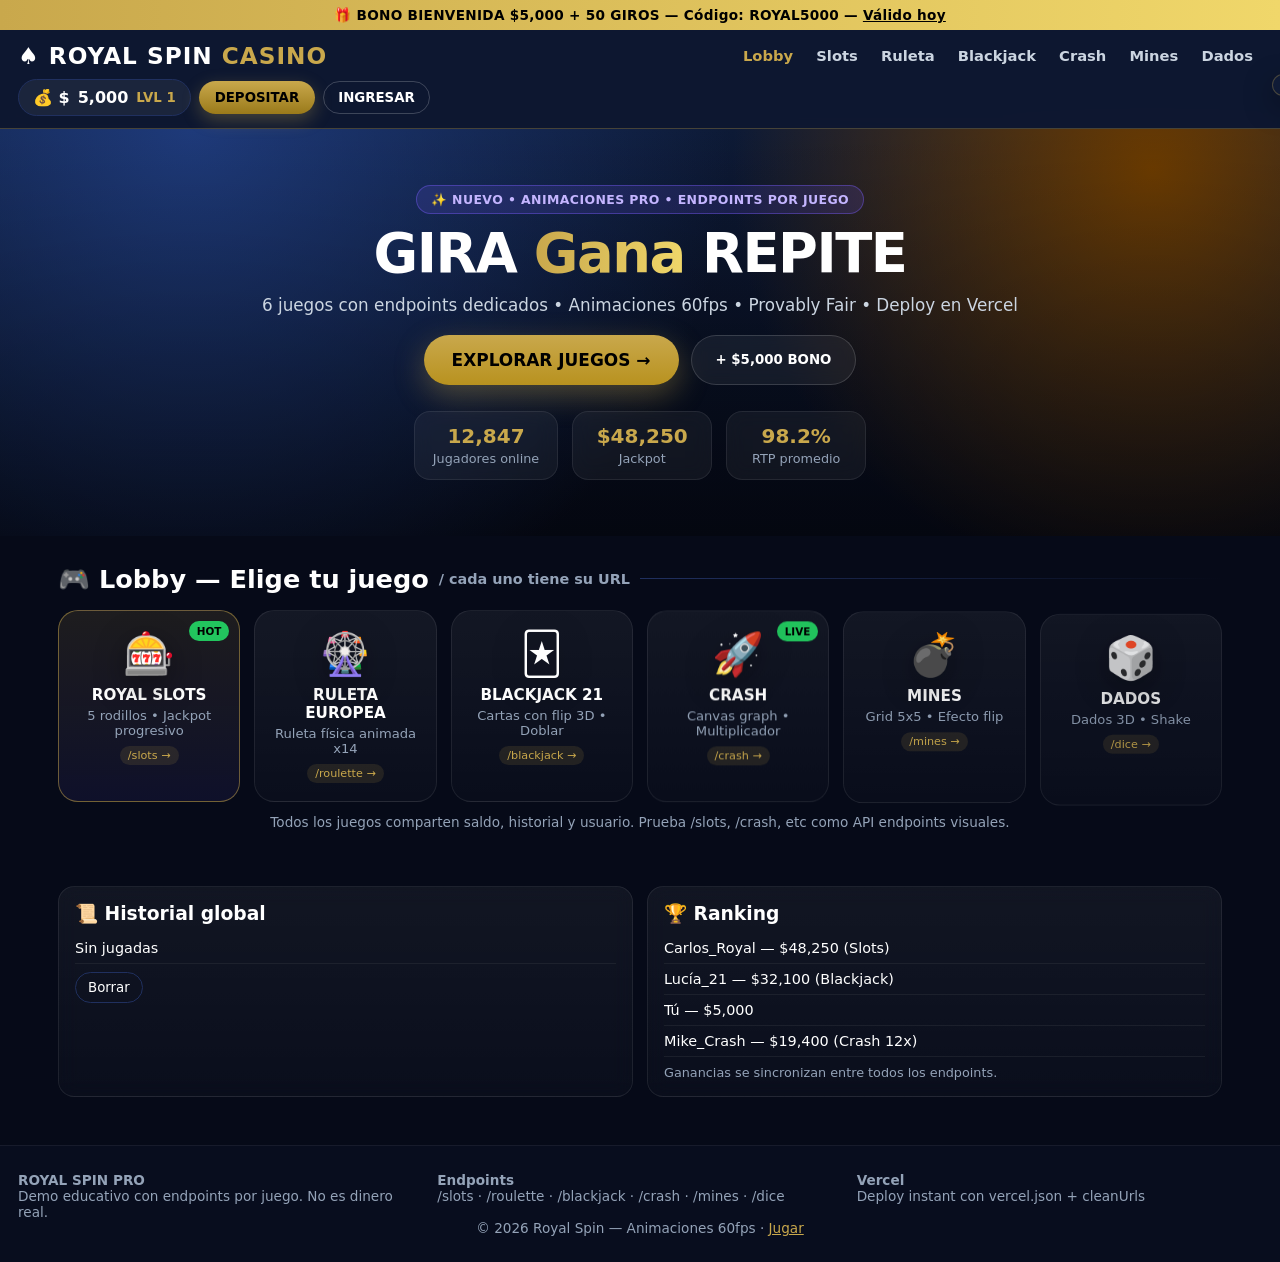
==== commit 9b1d7803: "feat: GSAP integration - GreenSock animaciones PRO - CDN gsap@3.12.5 en todos los endpoints (https:/" ====
--- a/index.html
+++ b/index.html
@@ -7,6 +7,7 @@
 <meta name="description" content="Casino PRO con 6 juegos, animaciones y endpoints por juego. Vercel ready.">
 <link rel="stylesheet" href="style.css">
 <link rel="icon" href="data:image/svg+xml,<svg xmlns=%22http://www.w3.org/2000/svg%22 viewBox=%220 0 100 100%22><text y=%22.9em%22 font-size=%2290%22>♠️</text></svg>">
+<script src="https://cdn.jsdelivr.net/npm/gsap@3.12.5/dist/gsap.min.js"></script>
 </head>
 <body>
 <div class="topbar">🎁 BONO BIENVENIDA $5,000 + 50 GIROS — Código: ROYAL5000 — <span style="text-decoration:underline">Válido hoy</span></div>
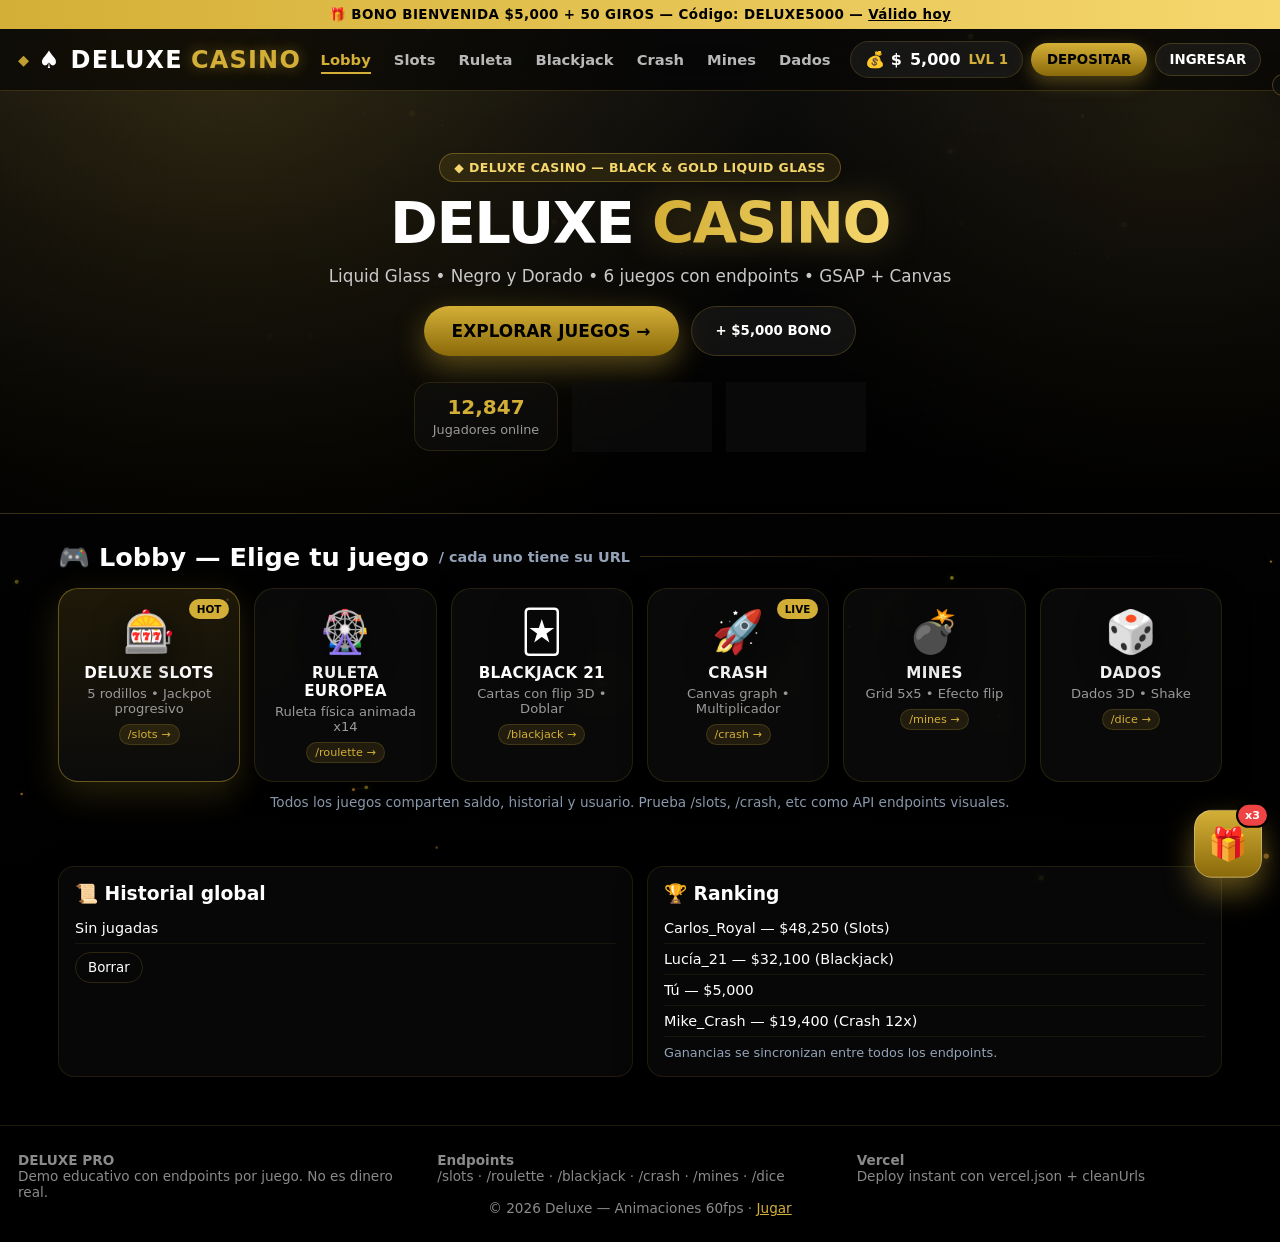
==== commit 10685ccb: "feat: Deluxe Casino - liquid glass black & gold - Rebrand ROYAL SPIN -> DELUXE CASINO - style.css: b" ====
--- a/index.html
+++ b/index.html
@@ -3,16 +3,16 @@
 <head>
 <meta charset="UTF-8">
 <meta name="viewport" content="width=device-width, initial-scale=1.0">
-<title>ROYAL SPIN Casino | Bono $5,000</title>
+<title>DELUXE Casino | Bono $5,000</title>
 <meta name="description" content="Casino PRO con 6 juegos, animaciones y endpoints por juego. Vercel ready.">
 <link rel="stylesheet" href="style.css">
 <link rel="icon" href="data:image/svg+xml,<svg xmlns=%22http://www.w3.org/2000/svg%22 viewBox=%220 0 100 100%22><text y=%22.9em%22 font-size=%2290%22>♠️</text></svg>">
 <script src="https://cdn.jsdelivr.net/npm/gsap@3.12.5/dist/gsap.min.js"></script>
 </head>
 <body>
-<div class="topbar">🎁 BONO BIENVENIDA $5,000 + 50 GIROS — Código: ROYAL5000 — <span style="text-decoration:underline">Válido hoy</span></div>
+<div class="topbar">🎁 BONO BIENVENIDA $5,000 + 50 GIROS — Código: DELUXE5000 — <span style="text-decoration:underline">Válido hoy</span></div>
 <header>
-  <div class="logo" onclick="location.href='/'">♠️ ROYAL SPIN <span>CASINO</span></div>
+  <div class="logo" onclick="location.href='/'">♠️ DELUXE <span>CASINO</span></div>
   <nav>
     <a href="/" class="active">Lobby</a>
     <a href="/slots">Slots</a>
@@ -31,9 +31,9 @@
 
 <section class="hero">
   <div class="hero-content">
-    <span class="badge">✨ NUEVO • ANIMACIONES PRO • ENDPOINTS POR JUEGO</span>
-    <h1>GIRA <span>Gana</span> REPITE</h1>
-    <p>6 juegos con endpoints dedicados • Animaciones 60fps • Provably Fair • Deploy en Vercel</p>
+    <span class="badge">◆ DELUXE CASINO — BLACK & GOLD LIQUID GLASS</span>
+    <h1>DELUXE <span>CASINO</span></h1>
+    <p>Liquid Glass • Negro y Dorado • 6 juegos con endpoints • GSAP + Canvas</p>
     <div class="hero-btns">
       <button class="btn-cta" onclick="document.getElementById('lobby').scrollIntoView({behavior:'smooth'})">EXPLORAR JUEGOS →</button>
       <button class="btn-ghost" onclick="openDeposit()">+ $5,000 BONO</button>
@@ -50,7 +50,7 @@
   <h2 class="section-title">🎮 Lobby — Elige tu juego <span style="font-weight:600;color:#94a3b8;font-size:.9rem">/ cada uno tiene su URL</span></h2>
   <div class="games-grid">
     <a href="/slots" class="game-card featured" style="text-decoration:none;color:inherit">
-      <span class="badge-live">HOT</span><div class="thumb">🎰</div><h3>ROYAL SLOTS</h3><p>5 rodillos • Jackpot progresivo</p><span class="rtp">/slots →</span>
+      <span class="badge-live">HOT</span><div class="thumb">🎰</div><h3>DELUXE SLOTS</h3><p>5 rodillos • Jackpot progresivo</p><span class="rtp">/slots →</span>
     </a>
     <a href="/roulette" class="game-card" style="text-decoration:none;color:inherit">
       <div class="thumb">🎡</div><h3>RULETA EUROPEA</h3><p>Ruleta física animada x14</p><span class="rtp">/roulette →</span>
@@ -93,11 +93,11 @@
 
 <footer>
   <div class="footer-grid">
-    <div><b>ROYAL SPIN PRO</b><br>Demo educativo con endpoints por juego. No es dinero real.</div>
+    <div><b>DELUXE PRO</b><br>Demo educativo con endpoints por juego. No es dinero real.</div>
     <div><b>Endpoints</b><br>/slots · /roulette · /blackjack · /crash · /mines · /dice</div>
     <div><b>Vercel</b><br>Deploy instant con vercel.json + cleanUrls</div>
   </div>
-  <p>© 2026 Royal Spin — Animaciones 60fps · <a href="/slots">Jugar</a></p>
+  <p>© 2026 Deluxe — Animaciones 60fps · <a href="/slots">Jugar</a></p>
 </footer>
 
 <div id="modalAuth" class="modal hidden"><div class="modal-box"><h3>Ingresar / Registrarse</h3><input id="authUser" placeholder="Usuario"><input id="authPass" type="password" placeholder="Contraseña (demo)"><button class="btn-jugar big" onclick="doAuth()">ENTRAR</button><p id="authMsg" class="msg"></p><button class="btn-ghost" onclick="closeAuth()">Cerrar</button></div></div>
--- a/style.css
+++ b/style.css
@@ -1,112 +1,125 @@
 *{margin:0;padding:0;box-sizing:border-box;font-family:Inter,Segoe UI,system-ui}
-:root{--gold:#c9a84c;--gold2:#f0d76a;--bg:#060a18;--card:#101b36;--line:#20305f;--accent:#7c5cff}
-body{background:var(--bg);color:#fff;overflow-x:hidden}
+:root{--gold:#d4af37;--gold2:#f5d76e;--goldDark:#8a6a0a;--bg:#000000;--bg2:#0a0a0a;--card:rgba(20,20,20,.55);--line:rgba(212,175,55,.18);--accent:#d4af37}
+body{background:var(--bg);color:#fff;overflow-x:hidden;position:relative}
+body::before{content:"";position:fixed;inset:0;z-index:-2;background:radial-gradient(800px circle at 15% 0%, rgba(212,175,55,.14), transparent 60%), radial-gradient(700px circle at 90% 12%, rgba(212,175,55,.08), transparent 60%), linear-gradient(180deg,#050505 0%, #000 100%)}
+#bgCanvas{position:fixed;inset:0;width:100%;height:100%;z-index:-1;pointer-events:none;opacity:.85}
+.gift-float{position:fixed;bottom:18px;right:18px;width:68px;height:68px;background:linear-gradient(180deg,var(--gold),var(--goldDark));border-radius:18px;display:flex;align-items:center;justify-content:center;font-size:2rem;cursor:pointer;z-index:25;box-shadow:0 14px 30px rgba(212,175,55,.45);animation:giftBounce 2.2s ease-in-out infinite; border:1px solid rgba(255,255,255,.28)}
+.gift-float span{animation:giftWiggle 1.8s ease-in-out infinite}
+@keyframes giftBounce{0%,100%{transform:translateY(0)}50%{transform:translateY(-8px)}}
+@keyframes giftWiggle{0%,100%{transform:rotate(-6deg)}50%{transform:rotate(6deg)}}
+.gift-count{position:absolute;top:-8px;right:-8px;background:#ef4444;color:#fff;font-size:.7rem;font-weight:900;padding:4px 7px;border-radius:999px;border:2px solid #000}
 a{color:var(--gold)}
+/* LIQUID GLASS HELPER */
+.glass{ background:rgba(18,18,18,.52); backdrop-filter:blur(22px) saturate(160%); -webkit-backdrop-filter:blur(22px) saturate(160%); border:1px solid rgba(212,175,55,.14); box-shadow:0 10px 40px rgba(0,0,0,.55), inset 0 1px 0 rgba(255,255,255,.06)}
 /* TOPBAR + HEADER */
-.topbar{background:linear-gradient(90deg,var(--gold),var(--gold2));color:#000;text-align:center;padding:7px;font-weight:900;font-size:.85rem;letter-spacing:.3px}
-header{display:flex;justify-content:space-between;align-items:center;padding:12px 18px;background:rgba(16,27,54,.85);backdrop-filter:blur(12px);position:sticky;top:0;z-index:30;border-bottom:1px solid rgba(201,168,76,.3);flex-wrap:wrap;gap:10px}
-.logo{font-weight:900;font-size:1.45rem;letter-spacing:1px;cursor:pointer}
-.logo span{color:var(--gold)}
-nav a{color:#cbd5e1;text-decoration:none;margin:0 9px;font-weight:700;font-size:.92rem;transition:.2s}
+.topbar{background:linear-gradient(90deg,var(--gold),var(--gold2));color:#000;text-align:center;padding:7px;font-weight:900;font-size:.84rem;letter-spacing:.4px}
+header{display:flex;justify-content:space-between;align-items:center;padding:12px 18px;background:rgba(10,10,10,.58);backdrop-filter:blur(20px) saturate(160%); -webkit-backdrop-filter:blur(20px) saturate(160%);position:sticky;top:0;z-index:30;border-bottom:1px solid rgba(212,175,55,.22);flex-wrap:wrap;gap:10px}
+.logo{font-weight:900;font-size:1.5rem;letter-spacing:1.2px;cursor:pointer;display:flex;align-items:center;gap:8px}
+.logo span{color:var(--gold); text-shadow:0 0 14px rgba(212,175,55,.45)}
+.logo::before{content:"◆"; color:var(--gold); font-size:.9rem; opacity:.9}
+nav a{color:#b8b8b8;text-decoration:none;margin:0 9px;font-weight:700;font-size:.92rem;transition:.2s;position:relative}
+nav a::after{content:"";position:absolute;left:0;right:0;bottom:-6px;height:2px;background:var(--gold);transform:scaleX(0);transition:.2s}
 nav a:hover,nav a.active{color:var(--gold)}
+nav a:hover::after,nav a.active::after{transform:scaleX(1)}
 .header-actions{display:flex;gap:8px;align-items:center}
-.saldo-box{background:rgba(255,255,255,.06);border:1px solid var(--line);padding:8px 14px;border-radius:999px;font-weight:800;display:flex;gap:8px;align-items:center}
+.saldo-box{background:rgba(255,255,255,.06);border:1px solid rgba(212,175,55,.18);padding:8px 14px;border-radius:999px;font-weight:800;display:flex;gap:8px;align-items:center;backdrop-filter:blur(12px)}
 .saldo-box small{color:var(--gold)}
-.btn-deposit{background:linear-gradient(180deg,var(--gold),#9a7a1a);color:#000;border:none;padding:9px 16px;border-radius:999px;font-weight:900;cursor:pointer;box-shadow:0 6px 18px rgba(201,168,76,.3)}
-.btn-login{background:transparent;color:#fff;border:1px solid rgba(255,255,255,.2);padding:8px 14px;border-radius:999px;font-weight:800;cursor:pointer}
+.btn-deposit{background:linear-gradient(180deg,var(--gold),var(--goldDark));color:#000;border:none;padding:9px 16px;border-radius:999px;font-weight:900;cursor:pointer;box-shadow:0 6px 18px rgba(212,175,55,.35)}
+.btn-login{background:rgba(255,255,255,.06);color:#fff;border:1px solid rgba(212,175,55,.22);padding:8px 14px;border-radius:999px;font-weight:800;cursor:pointer;backdrop-filter:blur(10px)}
 .btn-login:hover{border-color:var(--gold);color:var(--gold)}
 /* HERO */
-.hero{position:relative;overflow:hidden;background:radial-gradient(900px circle at 15% 0%, #1e3a7a 0%, transparent 60%), radial-gradient(700px circle at 90% 10%, #6b3b00 0%, transparent 60%), linear-gradient(180deg,#0d1a36 0%, #060a18 100%);padding:56px 18px;text-align:center}
-.hero::before{content:"";position:absolute;inset:0;background:linear-gradient(180deg,transparent,rgba(0,0,0,.35));pointer-events:none}
-.hero-content{position:relative;max-width:900px;margin:0 auto}
-.badge{display:inline-block;background:rgba(124,92,255,.15);border:1px solid rgba(124,92,255,.4);color:#c4b5ff;padding:6px 14px;border-radius:999px;font-size:.78rem;font-weight:800;letter-spacing:.4px;animation:float 3s ease-in-out infinite}
-.hero h1{font-size:3.4rem;line-height:.9;margin:16px 0;font-weight:900;letter-spacing:-1.5px}
-.hero h1 span{background:linear-gradient(90deg,var(--gold),var(--gold2));-webkit-background-clip:text;-webkit-text-fill-color:transparent}
-.hero p{color:#cbd5e1;font-size:1.05rem}
+.hero{position:relative;overflow:hidden;background:radial-gradient(900px circle at 18% 0%, rgba(212,175,55,.16), transparent 62%), radial-gradient(700px circle at 92% 10%, rgba(212,175,55,.09), transparent 60%), linear-gradient(180deg,rgba(12,12,12,.9) 0%, rgba(0,0,0,1) 100%);padding:62px 18px;text-align:center;border-bottom:1px solid rgba(212,175,55,.14)}
+.hero::before{content:"";position:absolute;inset:0;background:linear-gradient(180deg,transparent,rgba(0,0,0,.45));pointer-events:none}
+.hero-content{position:relative;max-width:920px;margin:0 auto}
+.badge{display:inline-block;background:rgba(212,175,55,.12);border:1px solid rgba(212,175,55,.35);color:var(--gold2);padding:6px 14px;border-radius:999px;font-size:.78rem;font-weight:800;letter-spacing:.4px;backdrop-filter:blur(10px);animation:float 3s ease-in-out infinite}
+.hero h1{font-size:3.6rem;line-height:.9;margin:16px 0;font-weight:900;letter-spacing:-1.5px}
+.hero h1 span{background:linear-gradient(90deg,var(--gold),var(--gold2));-webkit-background-clip:text;-webkit-text-fill-color:transparent; filter:drop-shadow(0 0 18px rgba(212,175,55,.35))}
+.hero p{color:#c9c9c9;font-size:1.05rem}
 .hero-btns{display:flex;gap:12px;justify-content:center;margin-top:20px;flex-wrap:wrap}
-.btn-cta{background:linear-gradient(180deg,var(--gold),#b8921f);color:#000;border:none;padding:15px 28px;border-radius:999px;font-weight:900;font-size:1.06rem;cursor:pointer;box-shadow:0 10px 30px rgba(201,168,76,.35);transition:.2s}
-.btn-cta:hover{transform:translateY(-2px) scale(1.02)}
-.btn-ghost{background:rgba(255,255,255,.06);color:#fff;border:1px solid rgba(255,255,255,.15);padding:15px 24px;border-radius:999px;font-weight:800;cursor:pointer;backdrop-filter:blur(8px)}
+.btn-cta{background:linear-gradient(180deg,var(--gold),var(--goldDark));color:#000;border:none;padding:15px 28px;border-radius:999px;font-weight:900;font-size:1.06rem;cursor:pointer;box-shadow:0 10px 30px rgba(212,175,55,.4);transition:.2s}
+.btn-cta:hover{transform:translateY(-2px) scale(1.02); box-shadow:0 14px 36px rgba(212,175,55,.5)}
+.btn-ghost{background:rgba(255,255,255,.06);color:#fff;border:1px solid rgba(212,175,55,.22);padding:15px 24px;border-radius:999px;font-weight:800;cursor:pointer;backdrop-filter:blur(12px)}
 .stats{display:flex;gap:14px;justify-content:center;margin-top:26px;flex-wrap:wrap}
-.stats div{background:rgba(255,255,255,.05);border:1px solid rgba(255,255,255,.08);padding:12px 18px;border-radius:16px;min-width:140px;backdrop-filter:blur(10px)}
+.stats div{padding:12px 18px;border-radius:16px;min-width:140px; composes:glass; background:rgba(18,18,18,.55); backdrop-filter:blur(16px); border:1px solid rgba(212,175,55,.14)}
 .stats b{display:block;font-size:1.25rem;color:var(--gold)}
-.stats span{font-size:.8rem;color:#94a3b8}
+.stats span{font-size:.8rem;color:#9a9a9a}
 /* GRID LOBBY */
 .section{max-width:1200px;margin:0 auto;padding:28px 18px}
 .section-title{font-size:1.6rem;font-weight:900;margin-bottom:16px;display:flex;align-items:center;gap:10px}
-.section-title::after{content:"";flex:1;height:1px;background:linear-gradient(90deg,var(--line),transparent)}
+.section-title::after{content:"";flex:1;height:1px;background:linear-gradient(90deg,rgba(212,175,55,.25),transparent)}
 .games-grid{display:grid;grid-template-columns:repeat(auto-fit,minmax(180px,1fr));gap:14px}
-.game-card{position:relative;background:linear-gradient(180deg,rgba(255,255,255,.06),rgba(255,255,255,.02));border:1px solid rgba(255,255,255,.08);border-radius:20px;padding:18px;text-align:center;cursor:pointer;overflow:hidden;transition:.25s}
-.game-card::before{content:"";position:absolute;inset:0;background:radial-gradient(400px circle at 50% 0%, rgba(201,168,76,.15), transparent 60%);opacity:0;transition:.25s}
-.game-card:hover{transform:translateY(-6px);border-color:rgba(201,168,76,.4);box-shadow:0 20px 40px rgba(0,0,0,.35)}
+.game-card{position:relative;background:rgba(18,18,18,.5);backdrop-filter:blur(18px) saturate(140%); -webkit-backdrop-filter:blur(18px) saturate(140%);border:1px solid rgba(212,175,55,.14);border-radius:20px;padding:18px;text-align:center;cursor:pointer;overflow:hidden;transition:.28s; box-shadow:0 8px 28px rgba(0,0,0,.45)}
+.game-card::before{content:"";position:absolute;inset:0;background:radial-gradient(420px circle at 50% 0%, rgba(212,175,55,.16), transparent 62%);opacity:0;transition:.28s}
+.game-card:hover{transform:translateY(-6px);border-color:rgba(212,175,55,.42);box-shadow:0 18px 44px rgba(0,0,0,.55), 0 0 0 1px rgba(212,175,55,.12)}
 .game-card:hover::before{opacity:1}
-.game-card.featured{border-color:rgba(201,168,76,.5);background:linear-gradient(180deg,rgba(201,168,76,.12),rgba(124,92,255,.08))}
-.game-card .thumb{font-size:2.6rem;filter:drop-shadow(0 8px 16px rgba(0,0,0,.4));animation:float 4s ease-in-out infinite}
-.game-card h3{font-size:.95rem;margin:8px 0 4px;font-weight:800}
-.game-card p{font-size:.82rem;color:#94a3b8}
-.rtp{font-size:.7rem;color:var(--gold);background:rgba(201,168,76,.12);padding:3px 8px;border-radius:999px;margin-top:8px;display:inline-block}
-.badge-live{position:absolute;top:10px;right:10px;background:#22c55e;color:#000;font-size:.65rem;font-weight:900;padding:4px 8px;border-radius:999px}
-/* GAME PANEL */
+.game-card.featured{border-color:rgba(212,175,55,.42);background:linear-gradient(180deg,rgba(212,175,55,.14),rgba(20,20,20,.55)); box-shadow:0 12px 36px rgba(212,175,55,.18)}
+.game-card .thumb{font-size:2.6rem;filter:drop-shadow(0 8px 16px rgba(0,0,0,.6));animation:float 4s ease-in-out infinite}
+.game-card h3{font-size:.95rem;margin:8px 0 4px;font-weight:800;letter-spacing:.3px}
+.game-card p{font-size:.82rem;color:#9a9a9a}
+.rtp{font-size:.7rem;color:var(--gold);background:rgba(212,175,55,.12);border:1px solid rgba(212,175,55,.18);padding:3px 8px;border-radius:999px;margin-top:8px;display:inline-block}
+.badge-live{position:absolute;top:10px;right:10px;background:var(--gold);color:#000;font-size:.65rem;font-weight:900;padding:4px 8px;border-radius:999px}
+/* GAME PANEL - LIQUID GLASS */
 .games-detail{max-width:1100px;margin:0 auto;padding:0 18px;display:grid;gap:18px}
-.game-panel{background:linear-gradient(180deg,rgba(255,255,255,.06),rgba(255,255,255,.02));border:1px solid rgba(255,255,255,.08);border-radius:20px;padding:20px;backdrop-filter:blur(12px);position:relative;overflow:hidden}
-.panel-head{display:flex;justify-content:space-between;align-items:center;flex-wrap:wrap;gap:10px;margin-bottom:14px}
-.panel-head h2{font-weight:900;letter-spacing:.3px}
-.jackpot{color:#000;background:linear-gradient(90deg,var(--gold),var(--gold2));padding:7px 12px;border-radius:999px;font-weight:900;box-shadow:0 6px 18px rgba(201,168,76,.3)}
-.live{color:#22c55e;font-weight:900;animation:pulse 1.2s infinite}
-.control-row{display:flex;gap:8px;align-items:center;flex-wrap:wrap;margin:12px 0}
-.control-row input,.control-row select{background:#0b122a;border:1px solid var(--line);color:#fff;padding:9px 12px;border-radius:12px;min-width:110px}
-.control-row button{background:#1a2a55;border:1px solid var(--line);color:#fff;padding:9px 14px;border-radius:12px;font-weight:800;cursor:pointer;transition:.2s}
-.control-row button:hover{background:#223a7a}
-.btn-jugar{background:linear-gradient(180deg,var(--gold),#9a7a1a);color:#000;border:none;padding:11px 18px;border-radius:12px;font-weight:900;cursor:pointer;box-shadow:0 8px 20px rgba(201,168,76,.25);transition:.2s}
-.btn-jugar:hover{transform:translateY(-1px)}
+.game-panel{background:rgba(16,16,16,.52);backdrop-filter:blur(22px) saturate(150%); -webkit-backdrop-filter:blur(22px) saturate(150%);border:1px solid rgba(212,175,55,.14);border-radius:20px;padding:20px;box-shadow:0 14px 40px rgba(0,0,0,.6), inset 0 1px 0 rgba(255,255,255,.05);position:relative;overflow:hidden}
+.game-panel::before{content:"";position:absolute;inset:0;background:linear-gradient(180deg,rgba(212,175,55,.06), transparent 40%);pointer-events:none}
+.panel-head{display:flex;justify-content:space-between;align-items:center;flex-wrap:wrap;gap:10px;margin-bottom:14px;position:relative}
+.panel-head h2{font-weight:900;letter-spacing:.4px}
+.jackpot{color:#000;background:linear-gradient(90deg,var(--gold),var(--gold2));padding:7px 12px;border-radius:999px;font-weight:900;box-shadow:0 6px 18px rgba(212,175,55,.4)}
+.live{color:var(--gold);font-weight:900;animation:pulse 1.2s infinite}
+.control-row{display:flex;gap:8px;align-items:center;flex-wrap:wrap;margin:12px 0;position:relative}
+.control-row input,.control-row select{background:rgba(0,0,0,.55);border:1px solid rgba(212,175,55,.18);color:#fff;padding:9px 12px;border-radius:12px;min-width:110px;backdrop-filter:blur(10px)}
+.control-row button{background:rgba(255,255,255,.06);border:1px solid rgba(212,175,55,.18);color:#fff;padding:9px 14px;border-radius:12px;font-weight:800;cursor:pointer;transition:.2s;backdrop-filter:blur(8px)}
+.control-row button:hover{background:rgba(212,175,55,.14);border-color:rgba(212,175,55,.3)}
+.btn-jugar{background:linear-gradient(180deg,var(--gold),var(--goldDark));color:#000;border:none;padding:11px 18px;border-radius:12px;font-weight:900;cursor:pointer;box-shadow:0 8px 20px rgba(212,175,55,.28);transition:.2s}
+.btn-jugar:hover{transform:translateY(-1px);box-shadow:0 12px 28px rgba(212,175,55,.38)}
 .btn-jugar.big{width:100%;padding:16px;font-size:1.08rem;border-radius:14px}
 .btn-jugar:disabled{opacity:.5;cursor:not-allowed}
 /* ANIMATIONS */
 @keyframes float{0%,100%{transform:translateY(0)}50%{transform:translateY(-6px)}}
 @keyframes pulse{0%,100%{opacity:1}50%{opacity:.6}}
 @keyframes spinReel{0%{transform:translateY(-40px) scaleY(1.2);filter:blur(4px)}100%{transform:translateY(0) scaleY(1);filter:blur(0)}}
-@keyframes winGlow{0%,100%{box-shadow:0 0 0 rgba(201,168,76,0)}50%{box-shadow:0 0 30px rgba(201,168,76,.8)}}
+@keyframes winGlow{0%,100%{box-shadow:0 0 0 rgba(212,175,55,0)}50%{box-shadow:0 0 30px rgba(212,175,55,.8)}}
 @keyframes cardFlip{0%{transform:rotateY(90deg) scale(.8)}100%{transform:rotateY(0) scale(1)}}
 @keyframes shake{0%,100%{transform:translateX(0)}25%{transform:translateX(-4px)}75%{transform:translateX(4px)}}
 @keyframes confetti{0%{transform:translateY(-100vh) rotate(0)}100%{transform:translateY(100vh) rotate(720deg)}}
 /* SLOTS */
-.slots-display{font-size:2.8rem;display:flex;justify-content:center;gap:8px;background:linear-gradient(180deg,#000,#0a0f1e);padding:18px;border-radius:16px;border:1px solid rgba(201,168,76,.35);margin:12px 0;box-shadow:inset 0 0 30px rgba(0,0,0,.6)}
-.slots-display span{display:inline-block;background:rgba(255,255,255,.06);border:1px solid rgba(255,255,255,.08);border-radius:12px;width:64px;height:64px;line-height:64px;text-align:center}
+.slots-display{font-size:2.8rem;display:flex;justify-content:center;gap:8px;background:linear-gradient(180deg,#000,#0a0a0a);padding:18px;border-radius:16px;border:1px solid rgba(212,175,55,.22);margin:12px 0;box-shadow:inset 0 0 30px rgba(0,0,0,.7)}
+.slots-display span{display:inline-block;background:rgba(255,255,255,.05);border:1px solid rgba(212,175,55,.12);border-radius:12px;width:64px;height:64px;line-height:64px;text-align:center;backdrop-filter:blur(8px)}
 .slots-display.spinning span{animation:spinReel .18s ease-in-out infinite}
 .slots-display.win{animation:winGlow .8s ease-in-out 2}
-.ruleta-wheel{font-size:2.4rem;text-align:center;background:radial-gradient(circle at 50% 40%, #1a2a55, #000);padding:22px;border-radius:16px;border:1px solid var(--line);transition:transform 1.2s cubic-bezier(.17,.67,.2,1);box-shadow:inset 0 0 40px rgba(0,0,0,.6)}
-.bj-mesa{background:radial-gradient(circle at 50% 0%, #0f4a1f, #0a2e1a);border:1px solid #1a5a2e;padding:16px;border-radius:16px;margin:12px 0;box-shadow:inset 0 0 30px rgba(0,0,0,.4)}
+.ruleta-wheel{font-size:2.4rem;text-align:center;background:radial-gradient(circle at 50% 40%, #1a1a1a, #000);padding:22px;border-radius:16px;border:1px solid rgba(212,175,55,.18);transition:transform 1.2s cubic-bezier(.17,.67,.2,1);box-shadow:inset 0 0 40px rgba(0,0,0,.7)}
+.bj-mesa{background:radial-gradient(circle at 50% 0%, #0f1a0f, #000);border:1px solid rgba(212,175,55,.12);padding:16px;border-radius:16px;margin:12px 0;box-shadow:inset 0 0 30px rgba(0,0,0,.5)}
 .bj-mesa .card{animation:cardFlip .35s ease}
 .bj-btns{display:flex;gap:8px;flex-wrap:wrap;justify-content:center}
-.bj-btns button{padding:11px 16px;border-radius:12px;border:none;font-weight:800;cursor:pointer;background:#1a2a55;color:#fff;border:1px solid var(--line)}
-.crash-display{text-align:center;background:#000;padding:20px;border-radius:16px;border:1px solid var(--line);position:relative;overflow:hidden}
-#crashMult{font-size:3rem;font-weight:900;letter-spacing:-1px}
-.crash-graph{height:10px;background:linear-gradient(90deg,var(--gold),var(--accent));border-radius:999px;margin-top:12px;width:0;transition:width .1s linear;box-shadow:0 0 16px rgba(201,168,76,.5)}
-.crash-canvas{width:100%;height:140px;display:block;margin-top:10px;background:linear-gradient(180deg,rgba(124,92,255,.08),transparent);border-radius:12px}
+.bj-btns button{padding:11px 16px;border-radius:12px;border:none;font-weight:800;cursor:pointer;background:rgba(255,255,255,.06);color:#fff;border:1px solid rgba(212,175,55,.14)}
+.crash-display{text-align:center;background:#000;padding:20px;border-radius:16px;border:1px solid rgba(212,175,55,.14);position:relative;overflow:hidden}
+#crashMult{font-size:3rem;font-weight:900;letter-spacing:-1px;color:var(--gold)}
+.crash-graph{height:10px;background:linear-gradient(90deg,var(--gold),var(--gold2));border-radius:999px;margin-top:12px;width:0;transition:width .1s linear;box-shadow:0 0 16px rgba(212,175,55,.5)}
+.crash-canvas{width:100%;height:140px;display:block;margin-top:10px;background:linear-gradient(180deg,rgba(212,175,55,.08),transparent);border-radius:12px}
 .mines-grid{display:grid;grid-template-columns:repeat(5,1fr);gap:8px;max-width:380px;margin:14px auto}
-.mines-grid button{aspect-ratio:1;background:linear-gradient(180deg,#1a2d5a,#0f1d3a);border:1px solid var(--line);border-radius:14px;font-size:1.5rem;cursor:pointer;transition:.15s;position:relative;overflow:hidden}
-.mines-grid button:hover{transform:translateY(-2px);border-color:var(--gold)}
+.mines-grid button{aspect-ratio:1;background:linear-gradient(180deg,#1a1a1a,#0a0a0a);border:1px solid rgba(212,175,55,.14);border-radius:14px;font-size:1.5rem;cursor:pointer;transition:.15s;position:relative;overflow:hidden}
+.mines-grid button:hover{transform:translateY(-2px);border-color:rgba(212,175,55,.35)}
 .mines-grid button.revealed{animation:cardFlip .3s ease; background:#000}
-.mines-grid button.bomb{background:linear-gradient(180deg,#7a1a1a,#3a0a0a);animation:shake .4s}
-.dados-display{font-size:3rem;text-align:center;background:radial-gradient(circle at 50% 30%, #1a2a55, #000);padding:22px;border-radius:16px;transition:.3s}
+.mines-grid button.bomb{background:linear-gradient(180deg,#3a0a0a,#1a0000);animation:shake .4s}
+.dados-display{font-size:3rem;text-align:center;background:radial-gradient(circle at 50% 30%, #1a1a1a, #000);padding:22px;border-radius:16px;transition:.3s;border:1px solid rgba(212,175,55,.12)}
 .dados-display.rolling{animation:shake .4s ease infinite}
-.paytable{font-size:.75rem;color:#94a3b8;text-align:center;margin-top:8px}
+.paytable{font-size:.75rem;color:#8a8a8a;text-align:center;margin-top:8px}
 .msg{min-height:22px;font-weight:800;text-align:center;margin-top:10px}
-.historial{font-size:.8rem;color:#94a3b8;text-align:center;margin-top:6px}
+.historial{font-size:.8rem;color:#8a8a8a;text-align:center;margin-top:6px}
 .two-col{display:grid;grid-template-columns:repeat(auto-fit,minmax(280px,1fr));gap:14px}
-.card-dark{background:linear-gradient(180deg,rgba(255,255,255,.05),rgba(255,255,255,.02));border:1px solid rgba(255,255,255,.08);border-radius:16px;padding:16px;backdrop-filter:blur(10px)}
+.card-dark{background:rgba(14,14,14,.55);backdrop-filter:blur(18px); -webkit-backdrop-filter:blur(18px);border:1px solid rgba(212,175,55,.12);border-radius:16px;padding:16px;box-shadow:0 8px 28px rgba(0,0,0,.5)}
 .lista{list-style:none;margin-top:8px;max-height:220px;overflow:auto}
-.lista li{padding:7px 0;border-bottom:1px solid rgba(255,255,255,.06);font-size:.9rem}
-.btn-small{margin-top:8px;padding:7px 12px;border-radius:999px;border:1px solid var(--line);background:transparent;color:#fff;cursor:pointer}
+.lista li{padding:7px 0;border-bottom:1px solid rgba(212,175,55,.08);font-size:.9rem}
+.btn-small{margin-top:8px;padding:7px 12px;border-radius:999px;border:1px solid rgba(212,175,55,.18);background:transparent;color:#fff;cursor:pointer}
 .footer-grid{display:grid;grid-template-columns:repeat(auto-fit,minmax(200px,1fr));gap:14px;text-align:left}
-footer{text-align:center;padding:26px 18px;background:#080d1e;border-top:1px solid rgba(255,255,255,.06);color:#94a3b8;font-size:.85rem;margin-top:20px}
-.modal{position:fixed;inset:0;background:rgba(0,0,0,.6);backdrop-filter:blur(8px);display:flex;align-items:center;justify-content:center;z-index:50;padding:18px}
+footer{text-align:center;padding:26px 18px;background:#000;border-top:1px solid rgba(212,175,55,.14);color:#8a8a8a;font-size:.85rem;margin-top:20px}
+.modal{position:fixed;inset:0;background:rgba(0,0,0,.64);backdrop-filter:blur(10px); -webkit-backdrop-filter:blur(10px);display:flex;align-items:center;justify-content:center;z-index:50;padding:18px}
 .modal.hidden{display:none}
-.modal-box{background:linear-gradient(180deg,#16244a,#0f1d3a);border:1px solid rgba(201,168,76,.3);border-radius:20px;padding:20px;min-width:300px;max-width:420px;width:100%;text-align:center;box-shadow:0 20px 60px rgba(0,0,0,.5);animation:cardFlip .3s ease}
-.modal-box input{width:100%;background:#0b122a;border:1px solid var(--line);color:#fff;padding:12px;border-radius:12px;margin:8px 0}
+.modal-box{background:rgba(14,14,14,.72);backdrop-filter:blur(24px) saturate(150%); -webkit-backdrop-filter:blur(24px) saturate(150%);border:1px solid rgba(212,175,55,.22);border-radius:20px;padding:20px;min-width:300px;max-width:420px;width:100%;text-align:center;box-shadow:0 20px 60px rgba(0,0,0,.65), inset 0 1px 0 rgba(255,255,255,.06);animation:cardFlip .3s ease}
+.modal-box input{width:100%;background:rgba(0,0,0,.55);border:1px solid rgba(212,175,55,.18);color:#fff;padding:12px;border-radius:12px;margin:8px 0}
 .dep-grid{display:grid;grid-template-columns:1fr 1fr;gap:8px;margin:14px 0}
-.dep-grid button{padding:12px;border-radius:12px;border:none;background:linear-gradient(180deg,var(--gold),#9a7a1a);font-weight:900;cursor:pointer}
-.toast{position:fixed;top:74px;right:14px;background:#101b36;border:1px solid rgba(201,168,76,.3);padding:10px 14px;border-radius:12px;z-index:40;transform:translateX(120%);transition:.35s;box-shadow:0 10px 30px rgba(0,0,0,.4)}
+.dep-grid button{padding:12px;border-radius:12px;border:none;background:linear-gradient(180deg,var(--gold),var(--goldDark));font-weight:900;cursor:pointer;color:#000}
+.toast{position:fixed;top:74px;right:14px;background:rgba(14,14,14,.78);backdrop-filter:blur(16px);border:1px solid rgba(212,175,55,.28);padding:10px 14px;border-radius:12px;z-index:40;transform:translateX(120%);transition:.35s;box-shadow:0 10px 30px rgba(0,0,0,.5);color:#fff}
 .toast.show{transform:translateX(0)}
 .confetti{position:fixed;top:0;width:8px;height:14px;pointer-events:none;animation:confetti 1.2s linear forwards}
 @media(max-width:640px){.hero h1{font-size:2.3rem}.slots-display{font-size:1.9rem}.slots-display span{width:52px;height:52px;line-height:52px}}
